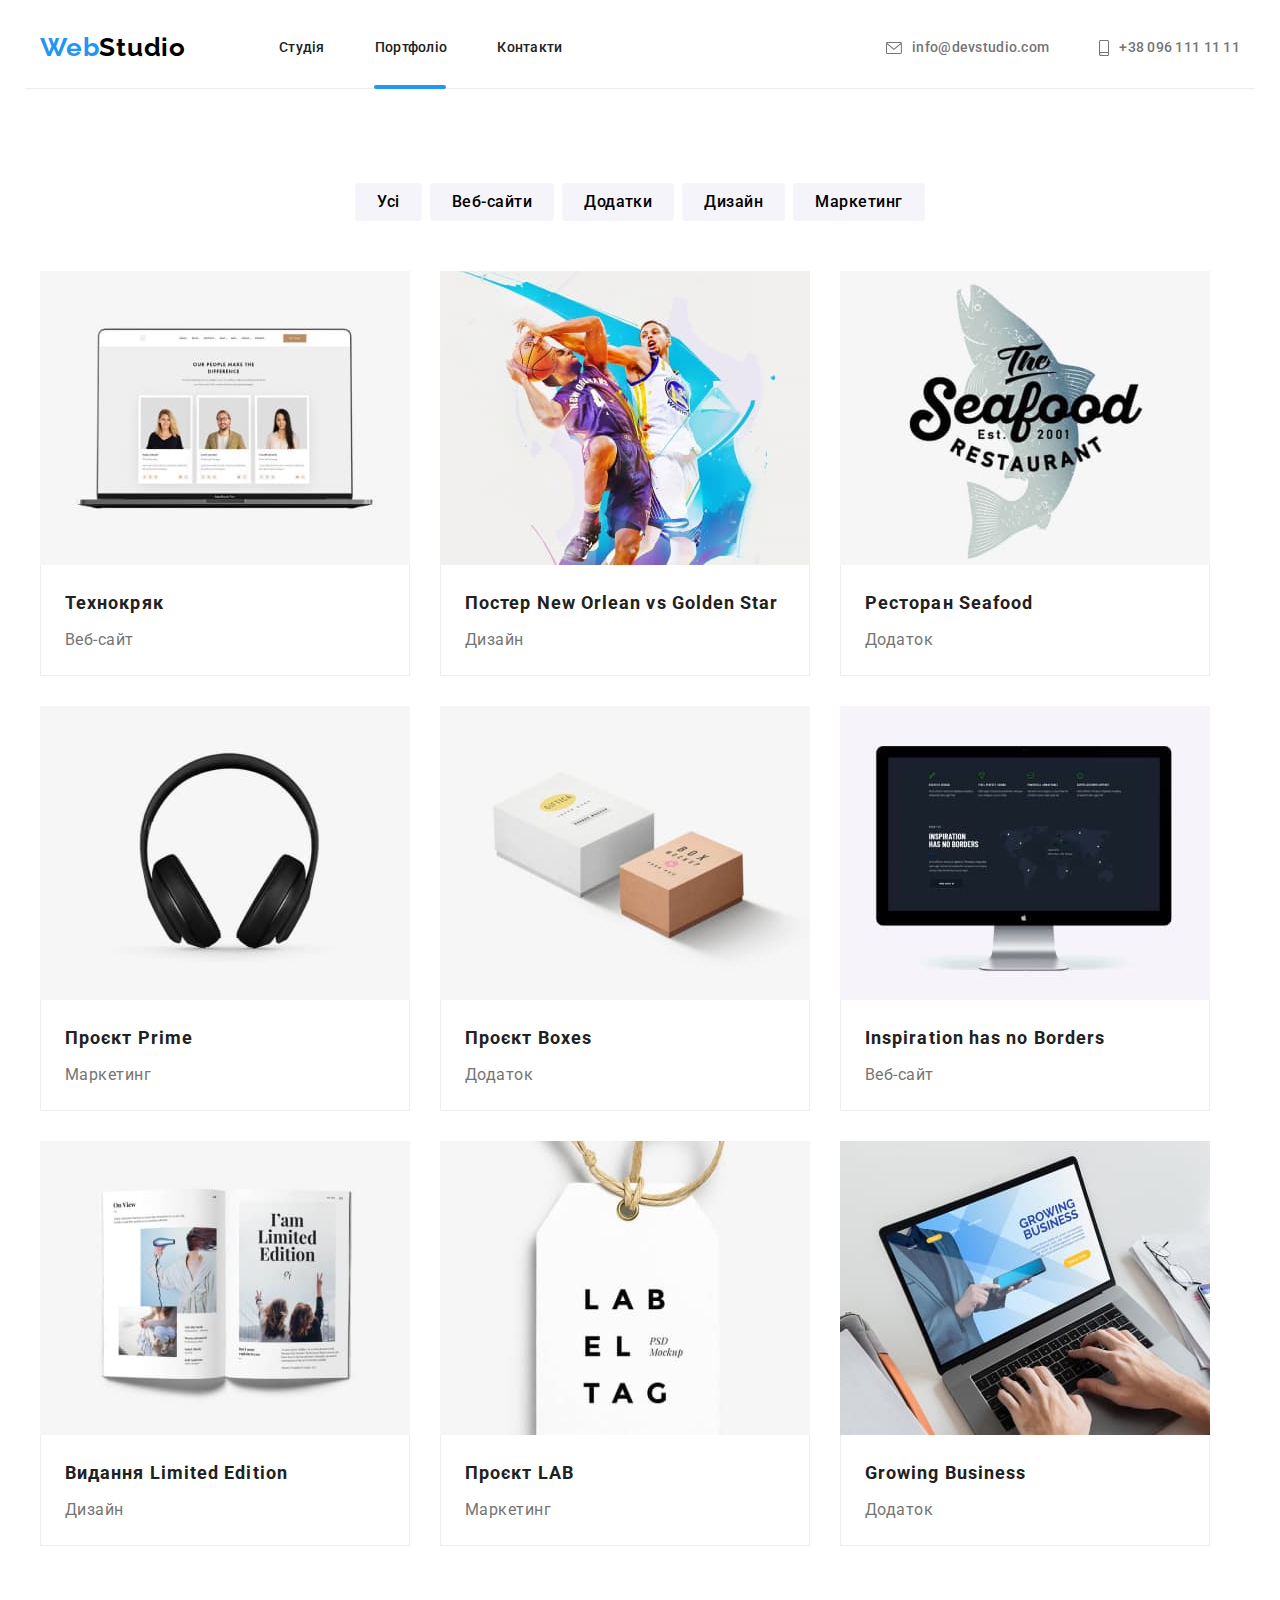
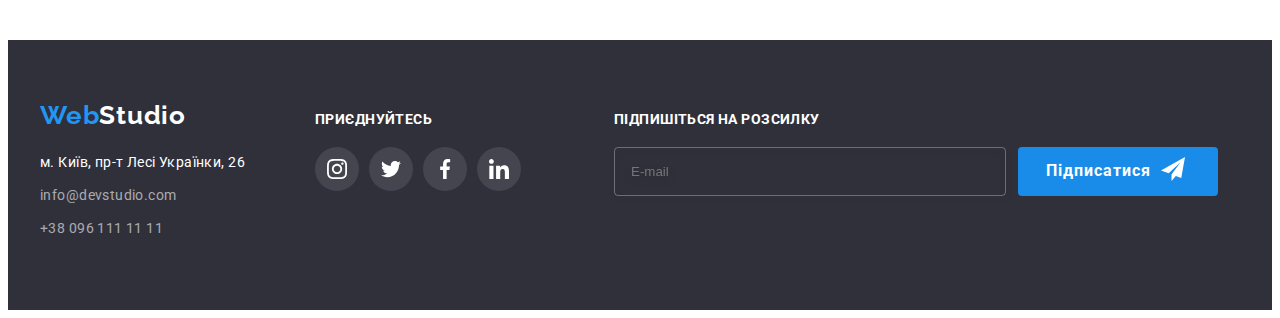
==== portfolio.html @ 072f51ae "scss" ====
<!DOCTYPE html>
<html lang="en">

<head>
    <meta charset="UTF-8" />
    <meta http-equiv="X-UA-Compatible" content="IE=edge" />
    <meta name="viewport" content="width=device-width, initial-scale=1.0" />
    <title>WebStudio</title>
    <link rel="preconnect" href="https://fonts.googleapis.com">
    <link rel="preconnect" href="https://fonts.gstatic.com" crossorigin>
    <link
        href="https://fonts.googleapis.com/css2?family=Raleway:wght@700&family=Roboto:wght@400;500;700;900&display=swap"
        rel="stylesheet">

    <link rel="stylesheet" href="https://cdnjs.cloudflare.com/ajax/libs/modern-normalize/1.1.0/modern-normalize.min.css"
        integrity="sha512-wpPYUAdjBVSE4KJnH1VR1HeZfpl1ub8YT/NKx4PuQ5NmX2tKuGu6U/JRp5y+Y8XG2tV+wKQpNHVUX03MfMFn9Q=="
        crossorigin="anonymous" referrerpolicy="no-referrer" />


    <link rel="stylesheet" href="/css/main.min.css">
</head>

<body>
    <header class="header container">

        <div class="header-container heder__containers">
            <nav class="navigation">
                <a class="logo navigation__logo link" href="./index.html">Web<span class="logo-accent">Studio</span></a>
                <ul class="header-nav__list list">
                    <li class="header-nav__item">
                        <a class="header-nav__link link" href="./index.html">Студія</a>
                    </li>
                    <li class="header-nav__item">
                        <a class="header-nav__link current  link" href="./portfolio.html">Портфоліо</a>
                    </li>
                    <li class="header-nav__item">
                        <a class="header-nav__link link" href="">Контакти</a>
                    </li>
                </ul>
            </nav>
            <ul class="header-contact">
                <li class="header-contact__item">
                    <a class="header-contact__mailto link header-contact__mailto-icon" href="mailto:info@devstudio.com">
                        <svg class="header-contact__mailto-icon" width="16" height="12">

                            <use href="./images/icons.svg#icon-envelope"></use>
                        </svg>
                        info@devstudio.com
                    </a>
                </li>
                <li class="header-contact__item">
                    <a class="header-contact__tel link header-contact__tel-icon" href="tel:+380961111111">
                        <svg class="header-tel-icon" width="10" height="16">
                            <use href="./images/icons.svg#icon-smartphone"></use>
                        </svg>
                        +38 096 111 11 11
                    </a>
                </li>
            </ul>
        </div>
    </header>
    <main>
        <section class="buttons section">
            <div class="container">
                <h1 class="button-section visually-hidden">Секція кнопок</h1>
                <ul class="button-list list">
                    <li class="button-item">
                        <button class="button-link link" type="button">Усі</button>
                    </li>
                    <li class="button-item">
                        <button class="button-link link" type="button">Веб-сайти</button>
                    </li>
                    <li class="button-item">
                        <button class="button-link link" type="button">Додатки</button>
                    </li>
                    <li class="button-item">
                        <button class="button-link link" type="button">Дизайн</button>
                    </li>
                    <li class="button-item">
                        <button class="button-link link" type="button">Маркетинг</button>
                    </li>
                </ul>

                <ul class="foto-list list">
                    <li class="foto-item">
                        <a class="foto-link link" href="">
                            <div class="foto-open-block">
                                <img src="./images/portfolio/web.jpg" alt="laptop" width="370" height="294">
                                <p class="foto-open">
                                    Ресурс пропонує комплексні пропозиції з різним рівнем функціоналу
                                    та сервісів.
                                    Все це дозволить відвідувачу отримати
                                    вичерпні відомості про компанію чи приватну особу.
                                </p>
                            </div>

                            <div class="foto-section">
                                <h2 class="foto-caption">Технокряк</h2>
                                <p class="foto-text">Веб-сайт</p>
                            </div>

                        </a>
                    </li>
                    <li class="foto-item">
                        <a class="foto-link link" href="">
                            <div class="foto-open-block">
                                <img src="./images/portfolio/Orlean.jpg" alt="two basketball players" width="370">
                                <p class="foto-open">
                                    Ресурс пропонує комплексні пропозиції з різним рівнем функціоналу
                                    та сервісів.
                                    Все це дозволить відвідувачу отримати
                                    вичерпні відомості про компанію чи приватну особу.
                                </p>
                            </div>
                            <div class="foto-section">
                                <h2 class="foto-caption">Постер New Orlean vs Golden Star</h2>
                                <p class="foto-text">Дизайн</p>
                            </div>
                        </a>
                    </li>
                    <li class="foto-item">
                        <a class="foto-link link" href="">
                            <div class="foto-open-block">
                                <img src="./images/portfolio/Seafood.jpg" alt="fish logo" width="370">
                                <p class="foto-open">
                                    Ресурс пропонує комплексні пропозиції з різним рівнем функціоналу
                                    та сервісів.
                                    Все це дозволить відвідувачу отримати
                                    вичерпні відомості про компанію чи приватну особу.
                                </p>
                            </div>
                            <div class="foto-section">
                                <h2 class="foto-caption">Ресторан Seafood</h2>
                                <p class="foto-text">Додаток</p>
                            </div>
                        </a>
                    </li>
                    <li class="foto-item">
                        <a class="foto-link link" href="">
                            <div class="foto-open-block">
                                <img src="./images/portfolio/Prime.jpg" alt="headphones" width="370">
                                <p class="foto-open">
                                    Ресурс пропонує комплексні пропозиції з різним рівнем функціоналу
                                    та сервісів.
                                    Все це дозволить відвідувачу отримати
                                    вичерпні відомості про компанію чи приватну особу.
                                </p>
                            </div>
                            <div class="foto-section">
                                <h2 class="foto-caption">Проєкт Prime</h2>
                                <p class="foto-text">Маркетинг</p>
                            </div>
                        </a>
                    </li>
                    <li class="foto-item">
                        <a class="foto-link link" href="">
                            <div class="foto-open-block">
                                <img src="./images/portfolio/Boxes.jpg" alt="two drawers" width="370">
                                <p class="foto-open">
                                    Ресурс пропонує комплексні пропозиції з різним рівнем функціоналу
                                    та сервісів.
                                    Все це дозволить відвідувачу отримати
                                    вичерпні відомості про компанію чи приватну особу.
                                </p>
                            </div>
                            <div class="foto-section">
                                <h2 class="foto-caption">Проєкт Boxes</h2>
                                <p class="foto-text">Додаток</p>
                            </div>
                        </a>
                    </li>
                    <li class="foto-item">
                        <a class="foto-link link" href="">
                            <div class="foto-open-block">
                                <img src="./images/portfolio/Inspiration.jpg" alt="monitor" width="370">
                                <p class="foto-open">
                                    Ресурс пропонує комплексні пропозиції з різним рівнем функціоналу
                                    та сервісів.
                                    Все це дозволить відвідувачу отримати
                                    вичерпні відомості про компанію чи приватну особу.
                                </p>
                            </div>
                            <div class="foto-section">
                                <h2 class="foto-caption">Inspiration has no Borders</h2>
                                <p class="foto-text">Веб-сайт</p>
                            </div>
                        </a>
                    </li>
                    <li class="foto-item">
                        <a class="foto-link link" href="">
                            <div class="foto-open-block">
                                <img src="./images/portfolio/Limited.jpg" alt="book" width="370">
                                <p class="foto-open">
                                    Ресурс пропонує комплексні пропозиції з різним рівнем функціоналу
                                    та сервісів.
                                    Все це дозволить відвідувачу отримати
                                    вичерпні відомості про компанію чи приватну особу.
                                </p>
                            </div>
                            <div class="foto-section">
                                <h2 class="foto-caption">Видання Limited Edition</h2>
                                <p class="foto-text">Дизайн</p>
                            </div>
                        </a>
                    </li>
                    <li class="foto-item">
                        <a class="foto-link link" href="">
                            <div class="foto-open-block">
                                <img src="./images/portfolio/lab.jpg" alt="label" width="370">
                                <p class="foto-open">
                                    Ресурс пропонує комплексні пропозиції з різним рівнем функціоналу
                                    та сервісів.
                                    Все це дозволить відвідувачу отримати
                                    вичерпні відомості про компанію чи приватну особу.
                                </p>
                            </div>
                            <div class="foto-section">
                                <h2 class="foto-caption">Проєкт LAB</h2>
                                <p class="foto-text">Маркетинг</p>
                            </div>
                        </a>
                    </li>
                    <li class="foto-item">
                        <a class="foto-link link" href="">
                            <div class="foto-open-block">
                                <img src="./images/portfolio/Growing.jpg" alt="man typing on laptop" width="370">
                                <p class="foto-open">
                                    Ресурс пропонує комплексні пропозиції з різним рівнем функціоналу
                                    та сервісів.
                                    Все це дозволить відвідувачу отримати
                                    вичерпні відомості про компанію чи приватну особу.
                                </p>
                            </div>
                            <div class="foto-section">
                                <h2 class="foto-caption">Growing Business</h2>
                                <p class="foto-text">Додаток</p>
                            </div>
                        </a>
                    </li>
                </ul>
            </div>

        </section>
    </main>

    <footer class="footer">
        <div class="container footer-containers">
            <div class="footer-logo-container">
                <a class="footer-logo link" href="./index.html"> Web<span class="header-logo-white">Studio</span></a>
                <address class="footer-address">
                    <ul class="footer-list list">
                        <li class="footer-item">
                            <a class="footer-map link"
                                href="https://www.google.com/maps/d/u/0/viewer?mid=10uSM3H-mIU3GznYo2szRIEphczw&hl=en_US&ll=50.42732700000001%2C30.538092&z=17"
                                target="_blank" rel="noreferrer noopener">м. Київ, пр-т Лесі Українки, 26</a>
                        </li>
                        <li class="footer-item">
                            <a class="footer-mailto link" href="mailto:info@devstudio.com">info@devstudio.com</a>
                        </li>
                        <li class="footer-item">
                            <a class="footer-tel link" href="tel:+380961111111">+38 096 111 11 11</a>
                        </li>
                    </ul>
                </address>
            </div>

            <div class="footer-container">
                <h2 class="footer-container-titl">приєднуйтесь</h2>
                <ul class="footer-container-list">
                    <li class="footer-container-item">
                        <a class="footer-container-link" href="">
                            <svg class="footer-container-icon" width="20" height="20">
                                <use href="./images/icons.svg#icon-instagram"></use>
                            </svg>
                        </a>
                    </li>
                    <li class="footer-container-item">
                        <a class="footer-container-link" href="">
                            <svg class="footer-container-icon" width="20" height="20">
                                <use href="./images/icons.svg#icon-twitter"></use>
                            </svg>
                        </a>
                    </li>
                    <li class="footer-container-item">
                        <a class="footer-container-link" href="">
                            <svg class="footer-container-icon" width="20" height="20">
                                <use href="./images/icons.svg#icon-facebook"></use>
                            </svg>
                        </a>
                    </li>
                    <li class="footer-container-item">
                        <a class="footer-container-link" href="">
                            <svg class="footer-container-icon" width="20" height="20">
                                <use href="./images/icons.svg#icon-linkedin"></use>
                            </svg>
                        </a>
                    </li>
                </ul>
            </div>

            <div class="footer-container-post">
                <label for="mail" class="footer-label-titl">Підпишіться на розсилку</label>

                <form class="footer-form-post">
                    <input class="footer-form-input" type="email" name="mail" id="mail" placeholder="E-mail">

                    <button class="post-btn" type="submit">
                        Підписатися
                        <svg class="footer-post-icon" width="24" height="24">
                            <use href="./images/icons.svg#icon-icon-send-1">
                            </use>
                        </svg>
                    </button>
                </form>
            </div>
        </div>
    </footer>
    <script src="./js/modal.js"></script>

</body>

</html>
---- css/main.min.css ----
:root{--main-color: #212121;--accent-color: #2196F3;--fons-color: #FFFFFF;--background-button: #188CE8;--background-grey: #757575;--background-image: #EEEEEE;--background-black: #000000;--background-clip: #F5F4FA;--background-silver: #FFFFFF99;--background-coal: #2F303A;--background-pearl: #ECECEC}p,h1,h2,h3,h4,h5,h6{margin:0}ul,ol{margin:0;padding-left:0;list-style:none}button{display:block;cursor:pointer;text-decoration:none;border:none;border-radius:4px}address{font-style:normal}img{display:block;max-width:100%;height:auto}body{font-family:"Roboto",sans-serif;color:#212121;background-color:var(--fons-color);font-size:14px;letter-spacing:.03em}textarea{resize:none}.visually-hidden{position:absolute;width:1px;height:1px;margin:-1px;border:0;padding:0;white-space:nowrap;-webkit-clip-path:inset(100%);clip-path:inset(100%);clip:rect(0 0 0 0);overflow:hidden}.container{width:1200px;padding-left:15px;padding-right:15px;margin:0 auto}.section{padding-top:94px;padding-bottom:94px}.list{list-style:none;padding-left:0;margin:0}.link{text-decoration:none;color:inherit}.list{list-style:none}.link{text-decoration:none}.hero-button{display:block;margin:0 auto;padding-top:10px;padding-bottom:10px;padding-right:32px;padding-left:32px;min-width:216px;border-radius:4px;border:none;font-family:inherit;font-weight:700;font-size:16px;line-height:1.8;letter-spacing:.06em;color:var(--fons-color);background-color:var(--background-button);cursor:pointer}.footer-containers{display:flex;align-items:baseline}.footer-container{margin-left:70px}.footer-container-titl{font-weight:700;font-size:14px;line-height:16px;letter-spacing:.03em;margin-bottom:20px;text-transform:uppercase;color:var(--fons-color)}.footer-container-list{display:flex;justify-content:center;gap:10px}.footer-container-link{width:44px;height:44px;border-radius:50%;display:flex;align-items:center;justify-content:center;color:var(--fons-color);background:rgba(255,255,255,.1);transition:background-color 250ms cubic-bezier(0.4, 0, 0.2, 1)}.footer-container-link:hover,.footer-container-link:focus{background-color:var(--accent-color)}.footer-container-icon{fill:currentColor}.footer-container-post{margin-left:93px}.footer-form-block{display:flex;gap:21px}.footer-label-titl{display:block;margin-bottom:20px;font-weight:700;font-size:14px;letter-spacing:.03em;text-transform:uppercase;color:var(--fons-color)}.footer-form-input{padding-top:15px;padding-right:16px;padding-bottom:15px;padding-left:16px;background-color:inherit;width:358px;outline:rgba(0,0,0,0);border:1px solid rgba(255,255,255,.3);filter:drop-shadow(0px 4px 4px rgba(0, 0, 0, 0.15));border-radius:4px}.footer-form-input:focus{color:var(--fons-color)}.footer-form-post{display:flex;gap:12px}.post-btn{display:flex;gap:10px;margin:0 auto;padding-top:10px;padding-bottom:10px;padding-left:28px;min-width:200px;border-radius:4px;border:none;font-family:inherit;font-weight:700;font-size:16px;line-height:1.8;letter-spacing:.06em;color:var(--fons-color);background-color:var(--background-button);cursor:pointer}.button-list{display:flex;justify-content:center;margin-bottom:50px;gap:8px}.button-link{font-family:"Roboto",sans-serif;font-weight:500;font-size:16px;line-height:1.62;text-align:center;letter-spacing:.03em;background-color:var(--background-clip);color:var(--background-black);cursor:pointer;border:none;border-radius:4px;padding:6px 22px;transition:color 250ms cubic-bezier(0.4, 0, 0.2, 1),background-color 250ms cubic-bezier(0.4, 0, 0.2, 1)}.button-link:hover,.button-link:focus{box-shadow:0 2px 5px rgba(0,0,0,.2),0 4px 6px rgba(0,0,0,.2);color:var(--background-clip);background-color:var(--background-button)}.backdrop{position:fixed;top:0;width:100%;height:100%;background-color:rgba(0,0,0,.2);transition:opacity 250ms cubic-bezier(0.4, 0, 0.2, 1),visibility 250ms cubic-bezier(0.4, 0, 0.2, 1)}.modal{padding:40px;width:528px;height:581px;background-color:var(--fons-color);position:absolute;top:50%;left:50%;transform:translate(-50%, -50%) scale(1);transition:transform 250ms cubic-bezier(0.4, 0, 0.2, 1)}.modal-titl{font-weight:700;font-size:20px;line-height:1,15;text-align:center;letter-spacing:.03em;margin-bottom:12px;color:#212121}.modal-text{display:flex;flex-direction:column;gap:4px;margin-bottom:10px}.modal-text-comment{display:flex;flex-direction:column;gap:4px;margin-bottom:0}.modal-input{width:100%;padding:10px;padding-left:42px;border:1px solid rgba(33,33,33,.2);border-radius:4px;outline:rgba(0,0,0,0)}.modal-input:focus,.modal-comment:focus{border:1px solid var(--accent-color);transition:fill 250ms linear}.modal-input:hover,.modal-comment:hover{border:1px solid var(--accent-color);transition:border-color 250ms cubic-bezier(0.4, 0, 0.2, 1)}.modal-input:focus+.modal-icon{fill:var(--accent-color)}.modal-input:hover+.modal-icon{fill:var(--accent-color);transition:color 250ms cubic-bezier(0.4, 0, 0.2, 1)}.modal-wrap{position:relative}.modal-icon{position:absolute;top:50%;transform:translateY(-50%);left:12px;transition:fill 250ms cubic-bezier(0.4, 0, 0.2, 1)}.modal-label{font-weight:400;font-size:12px;line-height:14px;letter-spacing:.01em;color:#757575}.modal-comment{width:100%;height:120px;border:1px solid rgba(33,33,33,.2);border-radius:4px;padding:12px 16px;outline:rgba(0,0,0,0)}.checkbox-container{margin-top:20px;display:flex;align-items:center;justify-content:center}.label-check{display:flex;align-items:center;justify-content:center;font-family:"Roboto" sans-serif;font-style:normal;font-weight:400;font-size:14px;line-height:1.7;letter-spacing:.03em;gap:5px;color:#757575}.label-check span{display:flex;align-items:center;justify-content:center;width:16px;height:15px;border:2px solid #212121;border-radius:2px;fill:rgba(0,0,0,0)}.input-check:checked+.label-check span{background-color:var(--accent-color);border-color:rgba(0,0,0,0);fill:var(--fons-color)}.input-check:focus+.label-check span{border-color:var(--accent-color)}.police-text{font-size:14px;line-height:1.71;letter-spacing:.03em;color:var(--accent-color)}.btn-comment{padding-bottom:10px;padding-top:10px;padding-left:52px;padding-right:52px;margin:0 auto;margin-top:30px;font-style:normal;font-weight:700;font-size:16px;line-height:30px;align-items:center;text-align:center;letter-spacing:.06em;color:var(--fons-color);background:var(--background-button);box-shadow:0px 1px 3px rgba(0,0,0,.12),0px 1px 1px rgba(0,0,0,.14),0px 2px 1px rgba(0,0,0,.2);border-radius:4px;cursor:pointer;transition:color 250ms cubic-bezier(0.4, 0, 0.2, 1)}.modal-close:hover,.modal-close:focus{fill:var(--accent-color);transition:fill 250ms cubic-bezier(0.4, 0, 0.2, 1)}.backdrop.is-hidden.modal{transform:translate(-50%, -50%) scale(0)}.btn{width:30px;height:30px;border:1px solid rgba(0,0,0,.1);border-radius:50%;background-color:var(--fons-color);position:absolute;top:10px;right:10px;display:flex;align-items:center;justify-content:center}.is-hidden{opacity:0;visibility:hidden;pointer-events:none}.heder__containers{display:flex}.header{border-bottom:1px solid #ececec}.header-container{display:flex;align-items:center}.heder.container{display:flex;align-items:center}.navigation{display:flex}.header-nav__list{display:flex}.header-nav__item{margin-right:50px}.header-nav__item:last-child{margin-right:0}.logo,.logo :focus{padding-top:24px;padding-bottom:25px;margin-right:93px;display:block;font-family:Raleway,sans-serif;font-weight:700;font-size:26px;line-height:1.19;letter-spacing:.03em;color:var(--accent-color)}.logo-accent{color:#000}.header-nav__link{display:block;padding-top:32px;padding-bottom:32px;position:relative;font-weight:500;font-size:14px;line-height:1.14;letter-spacing:.02em;color:#212121;transition:color 250ms cubic-bezier(0.4, 0, 0.2, 1)}.current::after{content:"";position:absolute;bottom:0;left:0;display:block;width:100%;height:4px;background:var(--accent-color);border-radius:2px;margin:-1px}.header-nav__link:hover,.header-nav__link:focus{color:var(--accent-color)}.header-nav__link.--current{color:var(--accent-color)}.header-contact{display:flex;margin-left:auto}.header-contact__item{margin-right:50px}.header-contact__item:last-child{margin-right:0px}.header-contact__mailto-icon,.header-contact__tel-icon{fill:currentColor}.header-contact__mailto,.header-contact__tel{display:flex;align-items:center;gap:10px;padding-top:32px;padding-bottom:32px;transition:color 250ms cubic-bezier(0.4, 0, 0.2, 1);font-weight:500;font-size:14px;line-height:1.14;letter-spacing:.02em;color:#757575}.header-contact__mailto:hover,.header-contact__tel:hover,.header-contact__mailto:focus,.header-contact__tel:focus{color:var(--accent-color)}.hero{padding-top:200px;padding-bottom:200px;text-align:center;max-width:1600px;height:600px;background:#2f303a;background-image:linear-gradient(rgba(47, 48, 58, 0.4), rgba(47, 48, 58, 0.4)),url(../images/hero.img/hero.img.jpg);background-repeat:no-repeat;background-position:center;background-size:cover;margin:0 auto}.hero-titl{max-width:696px;margin:0 auto;margin-bottom:30px;font-weight:900;font-size:44px;line-height:1.36;letter-spacing:.06em;text-transform:uppercase;color:var(--fons-color)}.aside{padding:94px 0}.aside-container{display:flex;flex-wrap:wrap;align-content:center;justify-content:center;margin-bottom:30px;width:270px;height:120px;background-repeat:no-repeat;background-position:center;background:#f5f4fa;border-radius:4px}.aside-list{display:flex;gap:30px}.aside-caption{text-transform:uppercase;margin-bottom:10px;font-weight:700;font-size:14px;line-height:1.14;letter-spacing:.03em;color:#212121}.aside-tex{line-height:1.7;color:#757575}.work{padding-top:0}.work-titl{text-align:center;margin-bottom:50px;font-weight:700;font-size:36px;line-height:1.16;letter-spacing:.03em;color:#212121}.work-list{display:flex;gap:30px}.work-block{position:relative}.work-text{position:absolute;width:100%;height:70px;font-weight:700;bottom:0;letter-spacing:.03em;text-transform:uppercase;display:flex;align-items:center;justify-content:center;color:var(--fons-color);background-color:rgba(47,48,58,.8)}.team{background-color:#f5f4fa;padding:94px 0}.team-titl{text-align:center;padding-bottom:50px;font-weight:700;font-size:36px;line-height:1.16;letter-spacing:.03em;color:#212121}.team-list{display:flex;gap:30px}.team-link{background:#fff;box-shadow:0px 1px 3px rgba(0,0,0,.12),0px 1px 1px rgba(0,0,0,.14),0px 2px 1px rgba(0,0,0,.2);border-radius:0px 0px 4px 4px}.team-section{padding-top:30px;padding-bottom:30px;box-shadow:0px 1px 3px rgba(0,0,0,.12),0px 1px 1px rgba(0,0,0,.14),0px 2px 1px rgba(0,0,0,.2);border-radius:0px 0px 4px 4px}.team-caption{text-align:center;font-weight:500;font-size:16px;line-height:1.18;letter-spacing:.03em;color:#212121}.team-text{margin-top:10px;text-align:center;transition:color 250ms linear;font-size:16px;line-height:1.18;letter-spacing:.03em;color:#757575}.team-icon-list{display:flex;justify-content:center;margin-top:16px;gap:10px}.team-icon-link{width:44px;height:44px;border-radius:50%;transition:color 250ms cubic-bezier(0.4, 0, 0.2, 1),background-color 250ms cubic-bezier(0.4, 0, 0.2, 1);display:flex;align-items:center;justify-content:center;color:#afb1b8}.team-icon-link{fill:currentColor}.team-icon-link:hover,.team-icon-link:focus{background-color:var(--accent-color);color:var(--fons-color)}.team-link-icon:hover{fill:var(--background-clip)}.client-section{padding:94px 0}.client-titl{font-weight:700;font-size:36px;line-height:1.16;text-align:center;margin-bottom:50px;letter-spacing:.03em;color:#212121}.client-list{display:flex;justify-content:center;gap:30px}.client-link{width:170px;height:92px;display:flex;align-items:center;justify-content:center;color:#afb1b8;border:1px solid #afb1b8;border-radius:4px;transition:color 250ms cubic-bezier(0.4, 0, 0.2, 1),border-color 250ms cubic-bezier(0.4, 0, 0.2, 1)}.client-link:hover,.client-link:focus{border-color:var(--accent-color);color:var(--accent-color)}.client-icon{fill:currentColor;transition:fill 250ms linear}.client-icon:hover,.client-icon:focus{fill:var(--accent-color)}.footer{background:#2f303a;padding:60px 0}.header-logo-white{color:var(--fons-color)}.footer-logo,.footer-logo :focus{font-family:Raleway,sans-serif;font-weight:700;font-size:26px;line-height:1.19;letter-spacing:.03em;color:var(--accent-color)}.footer-address{margin-top:20px}.footer-item{margin-bottom:9px}.footer-ltem:last-child{margin-bottom:0}.footer-map{font-family:"Roboto" sans-serif;font-style:normal;font-weight:400;font-size:14px;line-height:1.71;letter-spacing:.03em;color:#fff;transition:color 250ms cubic-bezier(0.4, 0, 0.2, 1)}.footer-map:hover,.footer-map:focus{color:var(--accent-color)}.footer-mailto,.footer-tel{font-family:"Roboto" sans-serif;font-style:normal;font-weight:400;font-size:14px;line-height:1.71;letter-spacing:.03em;color:rgba(255,255,255,.6);transition:color 250ms cubic-bezier(0.4, 0, 0.2, 1)}.footer-mailto:hover,.footer-tel:hover,.footer-mailto:focus,.footer-tel:focus{color:var(--accent-color)}.foto-list{display:flex;flex-wrap:wrap;gap:30px}.foto-item:hover .foto-open{transform:translateY(0)}.foto-link:focus .foto-open{transform:translateY(0)}.foto-link{display:block;transition:box-shadow 250ms cubic-bezier(0.4, 0, 0.2, 1)}.foto-link:hover,.foto-link:focus{box-shadow:0 2px 5px rgba(0,0,0,.2),0 4px 6px rgba(0,0,0,.2)}.foto-open-block{position:relative;overflow:hidden}.foto-open{height:100%;font-family:"Roboto",sans-serif;font-style:normal;font-weight:400;font-size:18px;line-height:1.55;letter-spacing:.03em;position:absolute;top:0;right:0;padding-top:63px;padding-bottom:63px;padding-left:24px;padding-right:24px;background:rgba(33,150,243,.9);color:var(--fons-color);transform:translateY(100%);transition:transform 250ms cubic-bezier(0.4, 0, 0.2, 1)}.foto-section{padding:20px 24px;border:1px solid #eee;border-top:none}.foto-caption{font-size:18px;line-height:2;letter-spacing:.06em;margin-bottom:4px;color:#212121}.foto-text{font-family:"Roboto" sans-serif;font-style:normal;font-weight:400;font-size:16px;line-height:1.88;letter-spacing:.03em;color:#757575}/*# sourceMappingURL=main.min.css.map */
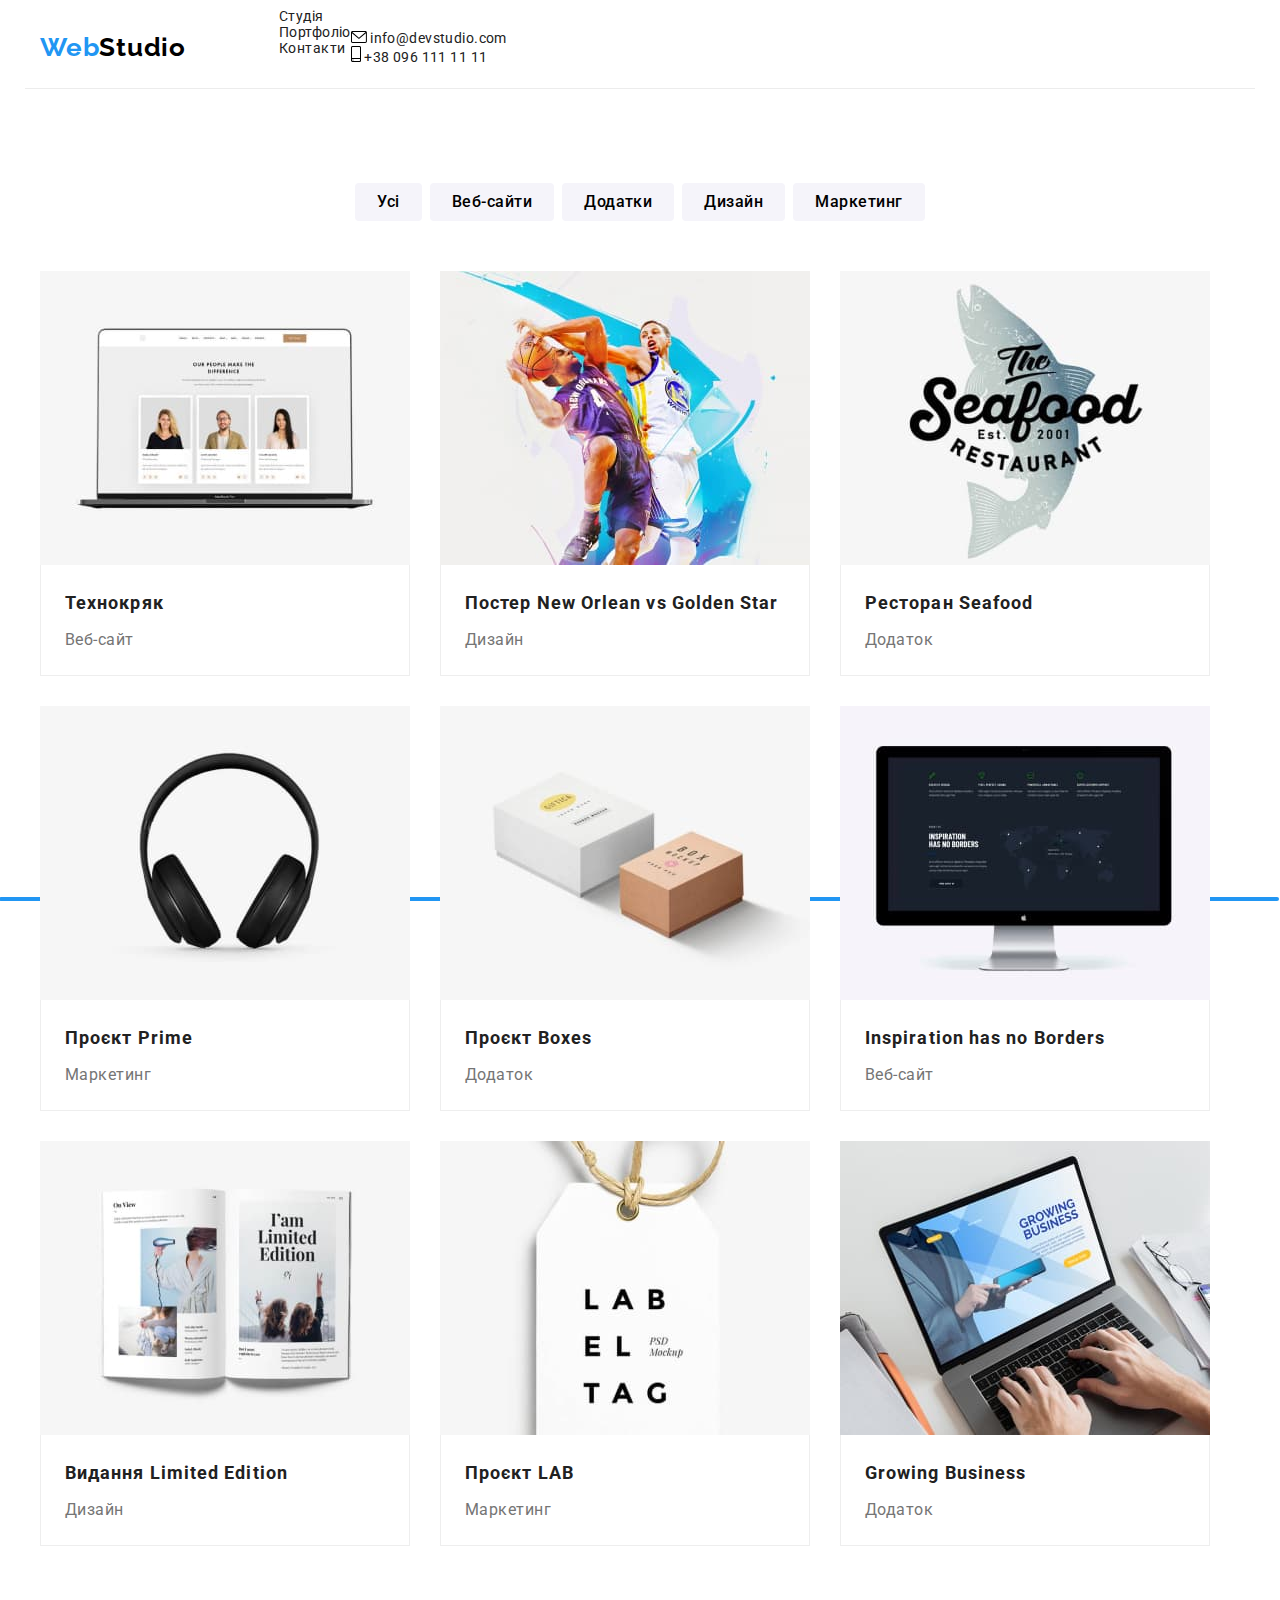
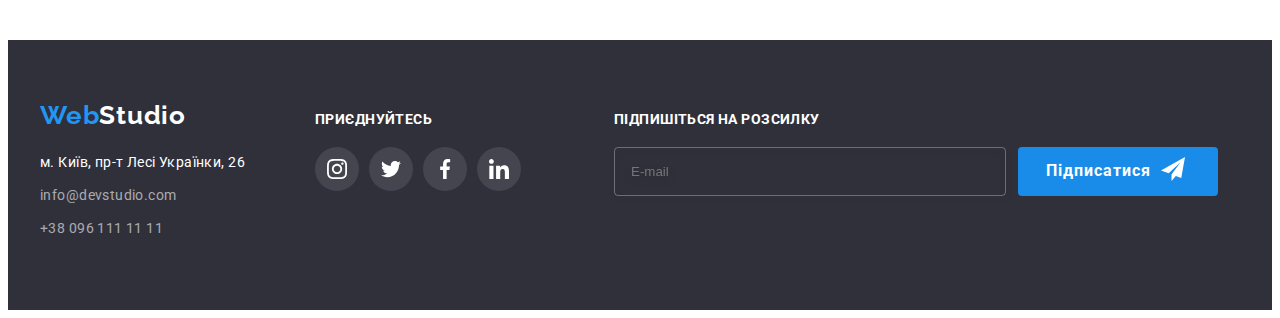
==== commit c7a4c63a: "scss. test 3" ====
--- a/portfolio.html
+++ b/portfolio.html
@@ -17,7 +17,7 @@
         crossorigin="anonymous" referrerpolicy="no-referrer" />
 
 
-    <link rel="stylesheet" href="/css/main.min.css">
+    <link rel="stylesheet" href="./css/main.min.css">
 </head>
 
 <body>
--- a/css/main.min.css
+++ b/css/main.min.css
@@ -1 +1 @@
-:root{--main-color: #212121;--accent-color: #2196F3;--fons-color: #FFFFFF;--background-button: #188CE8;--background-grey: #757575;--background-image: #EEEEEE;--background-black: #000000;--background-clip: #F5F4FA;--background-silver: #FFFFFF99;--background-coal: #2F303A;--background-pearl: #ECECEC}p,h1,h2,h3,h4,h5,h6{margin:0}ul,ol{margin:0;padding-left:0;list-style:none}button{display:block;cursor:pointer;text-decoration:none;border:none;border-radius:4px}address{font-style:normal}img{display:block;max-width:100%;height:auto}body{font-family:"Roboto",sans-serif;color:#212121;background-color:var(--fons-color);font-size:14px;letter-spacing:.03em}textarea{resize:none}.visually-hidden{position:absolute;width:1px;height:1px;margin:-1px;border:0;padding:0;white-space:nowrap;-webkit-clip-path:inset(100%);clip-path:inset(100%);clip:rect(0 0 0 0);overflow:hidden}.container{width:1200px;padding-left:15px;padding-right:15px;margin:0 auto}.section{padding-top:94px;padding-bottom:94px}.list{list-style:none;padding-left:0;margin:0}.link{text-decoration:none;color:inherit}.list{list-style:none}.link{text-decoration:none}.hero-button{display:block;margin:0 auto;padding-top:10px;padding-bottom:10px;padding-right:32px;padding-left:32px;min-width:216px;border-radius:4px;border:none;font-family:inherit;font-weight:700;font-size:16px;line-height:1.8;letter-spacing:.06em;color:var(--fons-color);background-color:var(--background-button);cursor:pointer}.footer-containers{display:flex;align-items:baseline}.footer-container{margin-left:70px}.footer-container-titl{font-weight:700;font-size:14px;line-height:16px;letter-spacing:.03em;margin-bottom:20px;text-transform:uppercase;color:var(--fons-color)}.footer-container-list{display:flex;justify-content:center;gap:10px}.footer-container-link{width:44px;height:44px;border-radius:50%;display:flex;align-items:center;justify-content:center;color:var(--fons-color);background:rgba(255,255,255,.1);transition:background-color 250ms cubic-bezier(0.4, 0, 0.2, 1)}.footer-container-link:hover,.footer-container-link:focus{background-color:var(--accent-color)}.footer-container-icon{fill:currentColor}.footer-container-post{margin-left:93px}.footer-form-block{display:flex;gap:21px}.footer-label-titl{display:block;margin-bottom:20px;font-weight:700;font-size:14px;letter-spacing:.03em;text-transform:uppercase;color:var(--fons-color)}.footer-form-input{padding-top:15px;padding-right:16px;padding-bottom:15px;padding-left:16px;background-color:inherit;width:358px;outline:rgba(0,0,0,0);border:1px solid rgba(255,255,255,.3);filter:drop-shadow(0px 4px 4px rgba(0, 0, 0, 0.15));border-radius:4px}.footer-form-input:focus{color:var(--fons-color)}.footer-form-post{display:flex;gap:12px}.post-btn{display:flex;gap:10px;margin:0 auto;padding-top:10px;padding-bottom:10px;padding-left:28px;min-width:200px;border-radius:4px;border:none;font-family:inherit;font-weight:700;font-size:16px;line-height:1.8;letter-spacing:.06em;color:var(--fons-color);background-color:var(--background-button);cursor:pointer}.button-list{display:flex;justify-content:center;margin-bottom:50px;gap:8px}.button-link{font-family:"Roboto",sans-serif;font-weight:500;font-size:16px;line-height:1.62;text-align:center;letter-spacing:.03em;background-color:var(--background-clip);color:var(--background-black);cursor:pointer;border:none;border-radius:4px;padding:6px 22px;transition:color 250ms cubic-bezier(0.4, 0, 0.2, 1),background-color 250ms cubic-bezier(0.4, 0, 0.2, 1)}.button-link:hover,.button-link:focus{box-shadow:0 2px 5px rgba(0,0,0,.2),0 4px 6px rgba(0,0,0,.2);color:var(--background-clip);background-color:var(--background-button)}.backdrop{position:fixed;top:0;width:100%;height:100%;background-color:rgba(0,0,0,.2);transition:opacity 250ms cubic-bezier(0.4, 0, 0.2, 1),visibility 250ms cubic-bezier(0.4, 0, 0.2, 1)}.modal{padding:40px;width:528px;height:581px;background-color:var(--fons-color);position:absolute;top:50%;left:50%;transform:translate(-50%, -50%) scale(1);transition:transform 250ms cubic-bezier(0.4, 0, 0.2, 1)}.modal-titl{font-weight:700;font-size:20px;line-height:1,15;text-align:center;letter-spacing:.03em;margin-bottom:12px;color:#212121}.modal-text{display:flex;flex-direction:column;gap:4px;margin-bottom:10px}.modal-text-comment{display:flex;flex-direction:column;gap:4px;margin-bottom:0}.modal-input{width:100%;padding:10px;padding-left:42px;border:1px solid rgba(33,33,33,.2);border-radius:4px;outline:rgba(0,0,0,0)}.modal-input:focus,.modal-comment:focus{border:1px solid var(--accent-color);transition:fill 250ms linear}.modal-input:hover,.modal-comment:hover{border:1px solid var(--accent-color);transition:border-color 250ms cubic-bezier(0.4, 0, 0.2, 1)}.modal-input:focus+.modal-icon{fill:var(--accent-color)}.modal-input:hover+.modal-icon{fill:var(--accent-color);transition:color 250ms cubic-bezier(0.4, 0, 0.2, 1)}.modal-wrap{position:relative}.modal-icon{position:absolute;top:50%;transform:translateY(-50%);left:12px;transition:fill 250ms cubic-bezier(0.4, 0, 0.2, 1)}.modal-label{font-weight:400;font-size:12px;line-height:14px;letter-spacing:.01em;color:#757575}.modal-comment{width:100%;height:120px;border:1px solid rgba(33,33,33,.2);border-radius:4px;padding:12px 16px;outline:rgba(0,0,0,0)}.checkbox-container{margin-top:20px;display:flex;align-items:center;justify-content:center}.label-check{display:flex;align-items:center;justify-content:center;font-family:"Roboto" sans-serif;font-style:normal;font-weight:400;font-size:14px;line-height:1.7;letter-spacing:.03em;gap:5px;color:#757575}.label-check span{display:flex;align-items:center;justify-content:center;width:16px;height:15px;border:2px solid #212121;border-radius:2px;fill:rgba(0,0,0,0)}.input-check:checked+.label-check span{background-color:var(--accent-color);border-color:rgba(0,0,0,0);fill:var(--fons-color)}.input-check:focus+.label-check span{border-color:var(--accent-color)}.police-text{font-size:14px;line-height:1.71;letter-spacing:.03em;color:var(--accent-color)}.btn-comment{padding-bottom:10px;padding-top:10px;padding-left:52px;padding-right:52px;margin:0 auto;margin-top:30px;font-style:normal;font-weight:700;font-size:16px;line-height:30px;align-items:center;text-align:center;letter-spacing:.06em;color:var(--fons-color);background:var(--background-button);box-shadow:0px 1px 3px rgba(0,0,0,.12),0px 1px 1px rgba(0,0,0,.14),0px 2px 1px rgba(0,0,0,.2);border-radius:4px;cursor:pointer;transition:color 250ms cubic-bezier(0.4, 0, 0.2, 1)}.modal-close:hover,.modal-close:focus{fill:var(--accent-color);transition:fill 250ms cubic-bezier(0.4, 0, 0.2, 1)}.backdrop.is-hidden.modal{transform:translate(-50%, -50%) scale(0)}.btn{width:30px;height:30px;border:1px solid rgba(0,0,0,.1);border-radius:50%;background-color:var(--fons-color);position:absolute;top:10px;right:10px;display:flex;align-items:center;justify-content:center}.is-hidden{opacity:0;visibility:hidden;pointer-events:none}.heder__containers{display:flex}.header{border-bottom:1px solid #ececec}.header-container{display:flex;align-items:center}.heder.container{display:flex;align-items:center}.navigation{display:flex}.header-nav__list{display:flex}.header-nav__item{margin-right:50px}.header-nav__item:last-child{margin-right:0}.logo,.logo :focus{padding-top:24px;padding-bottom:25px;margin-right:93px;display:block;font-family:Raleway,sans-serif;font-weight:700;font-size:26px;line-height:1.19;letter-spacing:.03em;color:var(--accent-color)}.logo-accent{color:#000}.header-nav__link{display:block;padding-top:32px;padding-bottom:32px;position:relative;font-weight:500;font-size:14px;line-height:1.14;letter-spacing:.02em;color:#212121;transition:color 250ms cubic-bezier(0.4, 0, 0.2, 1)}.current::after{content:"";position:absolute;bottom:0;left:0;display:block;width:100%;height:4px;background:var(--accent-color);border-radius:2px;margin:-1px}.header-nav__link:hover,.header-nav__link:focus{color:var(--accent-color)}.header-nav__link.--current{color:var(--accent-color)}.header-contact{display:flex;margin-left:auto}.header-contact__item{margin-right:50px}.header-contact__item:last-child{margin-right:0px}.header-contact__mailto-icon,.header-contact__tel-icon{fill:currentColor}.header-contact__mailto,.header-contact__tel{display:flex;align-items:center;gap:10px;padding-top:32px;padding-bottom:32px;transition:color 250ms cubic-bezier(0.4, 0, 0.2, 1);font-weight:500;font-size:14px;line-height:1.14;letter-spacing:.02em;color:#757575}.header-contact__mailto:hover,.header-contact__tel:hover,.header-contact__mailto:focus,.header-contact__tel:focus{color:var(--accent-color)}.hero{padding-top:200px;padding-bottom:200px;text-align:center;max-width:1600px;height:600px;background:#2f303a;background-image:linear-gradient(rgba(47, 48, 58, 0.4), rgba(47, 48, 58, 0.4)),url(../images/hero.img/hero.img.jpg);background-repeat:no-repeat;background-position:center;background-size:cover;margin:0 auto}.hero-titl{max-width:696px;margin:0 auto;margin-bottom:30px;font-weight:900;font-size:44px;line-height:1.36;letter-spacing:.06em;text-transform:uppercase;color:var(--fons-color)}.aside{padding:94px 0}.aside-container{display:flex;flex-wrap:wrap;align-content:center;justify-content:center;margin-bottom:30px;width:270px;height:120px;background-repeat:no-repeat;background-position:center;background:#f5f4fa;border-radius:4px}.aside-list{display:flex;gap:30px}.aside-caption{text-transform:uppercase;margin-bottom:10px;font-weight:700;font-size:14px;line-height:1.14;letter-spacing:.03em;color:#212121}.aside-tex{line-height:1.7;color:#757575}.work{padding-top:0}.work-titl{text-align:center;margin-bottom:50px;font-weight:700;font-size:36px;line-height:1.16;letter-spacing:.03em;color:#212121}.work-list{display:flex;gap:30px}.work-block{position:relative}.work-text{position:absolute;width:100%;height:70px;font-weight:700;bottom:0;letter-spacing:.03em;text-transform:uppercase;display:flex;align-items:center;justify-content:center;color:var(--fons-color);background-color:rgba(47,48,58,.8)}.team{background-color:#f5f4fa;padding:94px 0}.team-titl{text-align:center;padding-bottom:50px;font-weight:700;font-size:36px;line-height:1.16;letter-spacing:.03em;color:#212121}.team-list{display:flex;gap:30px}.team-link{background:#fff;box-shadow:0px 1px 3px rgba(0,0,0,.12),0px 1px 1px rgba(0,0,0,.14),0px 2px 1px rgba(0,0,0,.2);border-radius:0px 0px 4px 4px}.team-section{padding-top:30px;padding-bottom:30px;box-shadow:0px 1px 3px rgba(0,0,0,.12),0px 1px 1px rgba(0,0,0,.14),0px 2px 1px rgba(0,0,0,.2);border-radius:0px 0px 4px 4px}.team-caption{text-align:center;font-weight:500;font-size:16px;line-height:1.18;letter-spacing:.03em;color:#212121}.team-text{margin-top:10px;text-align:center;transition:color 250ms linear;font-size:16px;line-height:1.18;letter-spacing:.03em;color:#757575}.team-icon-list{display:flex;justify-content:center;margin-top:16px;gap:10px}.team-icon-link{width:44px;height:44px;border-radius:50%;transition:color 250ms cubic-bezier(0.4, 0, 0.2, 1),background-color 250ms cubic-bezier(0.4, 0, 0.2, 1);display:flex;align-items:center;justify-content:center;color:#afb1b8}.team-icon-link{fill:currentColor}.team-icon-link:hover,.team-icon-link:focus{background-color:var(--accent-color);color:var(--fons-color)}.team-link-icon:hover{fill:var(--background-clip)}.client-section{padding:94px 0}.client-titl{font-weight:700;font-size:36px;line-height:1.16;text-align:center;margin-bottom:50px;letter-spacing:.03em;color:#212121}.client-list{display:flex;justify-content:center;gap:30px}.client-link{width:170px;height:92px;display:flex;align-items:center;justify-content:center;color:#afb1b8;border:1px solid #afb1b8;border-radius:4px;transition:color 250ms cubic-bezier(0.4, 0, 0.2, 1),border-color 250ms cubic-bezier(0.4, 0, 0.2, 1)}.client-link:hover,.client-link:focus{border-color:var(--accent-color);color:var(--accent-color)}.client-icon{fill:currentColor;transition:fill 250ms linear}.client-icon:hover,.client-icon:focus{fill:var(--accent-color)}.footer{background:#2f303a;padding:60px 0}.header-logo-white{color:var(--fons-color)}.footer-logo,.footer-logo :focus{font-family:Raleway,sans-serif;font-weight:700;font-size:26px;line-height:1.19;letter-spacing:.03em;color:var(--accent-color)}.footer-address{margin-top:20px}.footer-item{margin-bottom:9px}.footer-ltem:last-child{margin-bottom:0}.footer-map{font-family:"Roboto" sans-serif;font-style:normal;font-weight:400;font-size:14px;line-height:1.71;letter-spacing:.03em;color:#fff;transition:color 250ms cubic-bezier(0.4, 0, 0.2, 1)}.footer-map:hover,.footer-map:focus{color:var(--accent-color)}.footer-mailto,.footer-tel{font-family:"Roboto" sans-serif;font-style:normal;font-weight:400;font-size:14px;line-height:1.71;letter-spacing:.03em;color:rgba(255,255,255,.6);transition:color 250ms cubic-bezier(0.4, 0, 0.2, 1)}.footer-mailto:hover,.footer-tel:hover,.footer-mailto:focus,.footer-tel:focus{color:var(--accent-color)}.foto-list{display:flex;flex-wrap:wrap;gap:30px}.foto-item:hover .foto-open{transform:translateY(0)}.foto-link:focus .foto-open{transform:translateY(0)}.foto-link{display:block;transition:box-shadow 250ms cubic-bezier(0.4, 0, 0.2, 1)}.foto-link:hover,.foto-link:focus{box-shadow:0 2px 5px rgba(0,0,0,.2),0 4px 6px rgba(0,0,0,.2)}.foto-open-block{position:relative;overflow:hidden}.foto-open{height:100%;font-family:"Roboto",sans-serif;font-style:normal;font-weight:400;font-size:18px;line-height:1.55;letter-spacing:.03em;position:absolute;top:0;right:0;padding-top:63px;padding-bottom:63px;padding-left:24px;padding-right:24px;background:rgba(33,150,243,.9);color:var(--fons-color);transform:translateY(100%);transition:transform 250ms cubic-bezier(0.4, 0, 0.2, 1)}.foto-section{padding:20px 24px;border:1px solid #eee;border-top:none}.foto-caption{font-size:18px;line-height:2;letter-spacing:.06em;margin-bottom:4px;color:#212121}.foto-text{font-family:"Roboto" sans-serif;font-style:normal;font-weight:400;font-size:16px;line-height:1.88;letter-spacing:.03em;color:#757575}/*# sourceMappingURL=main.min.css.map */+:root{--main-color: #212121;--accent-color: #2196F3;--fons-color: #FFFFFF;--background-button: #188CE8;--background-grey: #757575;--background-image: #EEEEEE;--background-black: #000000;--background-clip: #F5F4FA;--background-silver: #FFFFFF99;--background-coal: #2F303A;--background-pearl: #ECECEC}p,h1,h2,h3,h4,h5,h6{margin:0}ul,ol{margin:0;padding-left:0;list-style:none}button{display:block;cursor:pointer;text-decoration:none;border:none;border-radius:4px}address{font-style:normal}img{display:block;max-width:100%;height:auto}body{font-family:"Roboto",sans-serif;color:#212121;background-color:var(--fons-color);font-size:14px;letter-spacing:.03em}textarea{resize:none}.visually-hidden{position:absolute;width:1px;height:1px;margin:-1px;border:0;padding:0;white-space:nowrap;-webkit-clip-path:inset(100%);clip-path:inset(100%);clip:rect(0 0 0 0);overflow:hidden}.container{width:1200px;padding-left:15px;padding-right:15px;margin:0 auto}.section{padding-top:94px;padding-bottom:94px}.list{list-style:none;padding-left:0;margin:0}.link{text-decoration:none;color:inherit}.list{list-style:none}.link{text-decoration:none}.hero-button{display:block;margin:0 auto;padding-top:10px;padding-bottom:10px;padding-right:32px;padding-left:32px;min-width:216px;border-radius:4px;border:none;font-family:inherit;font-weight:700;font-size:16px;line-height:1.8;letter-spacing:.06em;color:var(--fons-color);background-color:var(--background-button);cursor:pointer}.footer-containers{display:flex;align-items:baseline}.footer-container{margin-left:70px}.footer-container-titl{font-weight:700;font-size:14px;line-height:16px;letter-spacing:.03em;margin-bottom:20px;text-transform:uppercase;color:var(--fons-color)}.footer-container-list{display:flex;justify-content:center;gap:10px}.footer-container-link{width:44px;height:44px;border-radius:50%;display:flex;align-items:center;justify-content:center;color:var(--fons-color);background:rgba(255,255,255,.1);transition:background-color 250ms cubic-bezier(0.4, 0, 0.2, 1)}.footer-container-link:hover,.footer-container-link:focus{background-color:var(--accent-color)}.footer-container-icon{fill:currentColor}.footer-container-post{margin-left:93px}.footer-form-block{display:flex;gap:21px}.footer-label-titl{display:block;margin-bottom:20px;font-weight:700;font-size:14px;letter-spacing:.03em;text-transform:uppercase;color:var(--fons-color)}.footer-form-input{padding-top:15px;padding-right:16px;padding-bottom:15px;padding-left:16px;background-color:inherit;width:358px;outline:rgba(0,0,0,0);border:1px solid rgba(255,255,255,.3);filter:drop-shadow(0px 4px 4px rgba(0, 0, 0, 0.15));border-radius:4px}.footer-form-input:focus{color:var(--fons-color)}.footer-form-post{display:flex;gap:12px}.post-btn{display:flex;gap:10px;margin:0 auto;padding-top:10px;padding-bottom:10px;padding-left:28px;min-width:200px;border-radius:4px;border:none;font-family:inherit;font-weight:700;font-size:16px;line-height:1.8;letter-spacing:.06em;color:var(--fons-color);background-color:var(--background-button);cursor:pointer}.button-list{display:flex;justify-content:center;margin-bottom:50px;gap:8px}.button-link{font-family:"Roboto",sans-serif;font-weight:500;font-size:16px;line-height:1.62;text-align:center;letter-spacing:.03em;background-color:var(--background-clip);color:var(--background-black);cursor:pointer;border:none;border-radius:4px;padding:6px 22px;transition:color 250ms cubic-bezier(0.4, 0, 0.2, 1),background-color 250ms cubic-bezier(0.4, 0, 0.2, 1)}.button-link:hover,.button-link:focus{box-shadow:0 2px 5px rgba(0,0,0,.2),0 4px 6px rgba(0,0,0,.2);color:var(--background-clip);background-color:var(--background-button)}.backdrop{position:fixed;top:0;width:100%;height:100%;background-color:rgba(0,0,0,.2);transition:opacity 250ms cubic-bezier(0.4, 0, 0.2, 1),visibility 250ms cubic-bezier(0.4, 0, 0.2, 1)}.modal{padding:40px;width:528px;height:581px;background-color:var(--fons-color);position:absolute;top:50%;left:50%;transform:translate(-50%, -50%) scale(1);transition:transform 250ms cubic-bezier(0.4, 0, 0.2, 1)}.modal-titl{font-weight:700;font-size:20px;line-height:1,15;text-align:center;letter-spacing:.03em;margin-bottom:12px;color:#212121}.modal-text{display:flex;flex-direction:column;gap:4px;margin-bottom:10px}.modal-text-comment{display:flex;flex-direction:column;gap:4px;margin-bottom:0}.modal-input{width:100%;padding:10px;padding-left:42px;border:1px solid rgba(33,33,33,.2);border-radius:4px;outline:rgba(0,0,0,0)}.modal-input:focus,.modal-comment:focus{border:1px solid var(--accent-color);transition:fill 250ms linear}.modal-input:hover,.modal-comment:hover{border:1px solid var(--accent-color);transition:border-color 250ms cubic-bezier(0.4, 0, 0.2, 1)}.modal-input:focus+.modal-icon{fill:var(--accent-color)}.modal-input:hover+.modal-icon{fill:var(--accent-color);transition:color 250ms cubic-bezier(0.4, 0, 0.2, 1)}.modal-wrap{position:relative}.modal-icon{position:absolute;top:50%;transform:translateY(-50%);left:12px;transition:fill 250ms cubic-bezier(0.4, 0, 0.2, 1)}.modal-label{font-weight:400;font-size:12px;line-height:14px;letter-spacing:.01em;color:#757575}.modal-comment{width:100%;height:120px;border:1px solid rgba(33,33,33,.2);border-radius:4px;padding:12px 16px;outline:rgba(0,0,0,0)}.checkbox-container{margin-top:20px;display:flex;align-items:center;justify-content:center}.label-check{display:flex;align-items:center;justify-content:center;font-family:"Roboto" sans-serif;font-style:normal;font-weight:400;font-size:14px;line-height:1.7;letter-spacing:.03em;gap:5px;color:#757575}.input-check:checked+.label-check span{background-color:var(--accent-color);border-color:rgba(0,0,0,0);fill:var(--fons-color)}.input-check:focus+.input-check:checked+.label-check span{border-color:var(--accent-color)}.police-text{font-size:14px;line-height:1.71;letter-spacing:.03em;color:var(--accent-color)}.btn-comment{padding-bottom:10px;padding-top:10px;padding-left:52px;padding-right:52px;margin:0 auto;margin-top:30px;font-style:normal;font-weight:700;font-size:16px;line-height:30px;align-items:center;text-align:center;letter-spacing:.06em;color:var(--fons-color);background:var(--background-button);box-shadow:0px 1px 3px rgba(0,0,0,.12),0px 1px 1px rgba(0,0,0,.14),0px 2px 1px rgba(0,0,0,.2);border-radius:4px;cursor:pointer;transition:color 250ms cubic-bezier(0.4, 0, 0.2, 1)}.modal-close:hover,.modal-close:focus{fill:var(--accent-color);transition:fill 250ms cubic-bezier(0.4, 0, 0.2, 1)}.backdrop.is-hidden.modal{transform:translate(-50%, -50%) scale(0)}.btn{width:30px;height:30px;border:1px solid rgba(0,0,0,.1);border-radius:50%;background-color:var(--fons-color);position:absolute;top:10px;right:10px;display:flex;align-items:center;justify-content:center}.is-hidden{opacity:0;visibility:hidden;pointer-events:none}.header-containers{display:flex}.header{border-bottom:1px solid #ececec}.header-container{display:flex;align-items:center}.heder.container{display:flex;align-items:center}.navigation{display:flex}.navigation__list{display:flex}.navigation__item{margin-right:50px}.navigation__item:last-child{margin-right:0}.logo,.logo :focus{padding-top:24px;padding-bottom:25px;margin-right:93px;display:block;font-family:Raleway,sans-serif;font-weight:700;font-size:26px;line-height:1.19;letter-spacing:.03em;color:var(--accent-color)}.logo-accent{color:#000}.navigation__link{display:block;padding-top:32px;padding-bottom:32px;position:relative;font-weight:500;font-size:14px;line-height:1.14;letter-spacing:.02em;color:#212121;transition:color 250ms cubic-bezier(0.4, 0, 0.2, 1)}.navigation__link:hover,.navigation__link:focus{color:var(--accent-color)}.current::after{content:"";position:absolute;bottom:0;left:0;display:block;width:100%;height:4px;background:var(--accent-color);border-radius:2px;margin:-1px}.navigation__link.--current{color:var(--accent-color)}.connect{display:flex;margin-left:auto}.connect__item{margin-right:50px}.connect__item:last-child{margin-right:0px}.connect__mailto-icon,.connect__tel-icon{fill:currentColor}.connect__mailto,.connect__tel{display:flex;align-items:center;gap:10px;padding-top:32px;padding-bottom:32px;transition:color 250ms cubic-bezier(0.4, 0, 0.2, 1);font-weight:500;font-size:14px;line-height:1.14;letter-spacing:.02em;color:#757575}.connect__mailto:hover,.connect__tel:hover,.connect__mailto:focus,.connect__tel:focus{color:var(--accent-color)}.hero{padding-top:200px;padding-bottom:200px;text-align:center;max-width:1600px;height:600px;background:#2f303a;background-image:linear-gradient(rgba(47, 48, 58, 0.4), rgba(47, 48, 58, 0.4)),url(../images/hero.img/hero.img.jpg);background-repeat:no-repeat;background-position:center;background-size:cover;margin:0 auto}.hero__titl{max-width:696px;margin:0 auto;margin-bottom:30px;font-weight:900;font-size:44px;line-height:1.36;letter-spacing:.06em;text-transform:uppercase;color:var(--fons-color)}.benefits{padding:94px 0}.aside-container{display:flex;flex-wrap:wrap;align-content:center;justify-content:center;margin-bottom:30px;width:270px;height:120px;background-repeat:no-repeat;background-position:center;background:#f5f4fa;border-radius:4px}.benefits__list{display:flex;gap:30px}.aside-caption{text-transform:uppercase;margin-bottom:10px;font-weight:700;font-size:14px;line-height:1.14;letter-spacing:.03em;color:#212121}.aside-tex{line-height:1.7;color:#757575}.work{padding-top:0}.work-titl{text-align:center;margin-bottom:50px;font-weight:700;font-size:36px;line-height:1.16;letter-spacing:.03em;color:#212121}.work-list{display:flex;gap:30px}.work-block{position:relative}.work-text{position:absolute;width:100%;height:70px;font-weight:700;bottom:0;letter-spacing:.03em;text-transform:uppercase;display:flex;align-items:center;justify-content:center;color:var(--fons-color);background-color:rgba(47,48,58,.8)}.team{background-color:#f5f4fa;padding:94px 0}.team-titl{text-align:center;padding-bottom:50px;font-weight:700;font-size:36px;line-height:1.16;letter-spacing:.03em;color:#212121}.team-list{display:flex;gap:30px}.team-link{background:#fff;box-shadow:0px 1px 3px rgba(0,0,0,.12),0px 1px 1px rgba(0,0,0,.14),0px 2px 1px rgba(0,0,0,.2);border-radius:0px 0px 4px 4px}.team-section{padding-top:30px;padding-bottom:30px;box-shadow:0px 1px 3px rgba(0,0,0,.12),0px 1px 1px rgba(0,0,0,.14),0px 2px 1px rgba(0,0,0,.2);border-radius:0px 0px 4px 4px}.team-caption{text-align:center;font-weight:500;font-size:16px;line-height:1.18;letter-spacing:.03em;color:#212121}.team-text{margin-top:10px;text-align:center;transition:color 250ms linear;font-size:16px;line-height:1.18;letter-spacing:.03em;color:#757575}.team-icon-list{display:flex;justify-content:center;margin-top:16px;gap:10px}.team-icon-link{width:44px;height:44px;border-radius:50%;transition:color 250ms cubic-bezier(0.4, 0, 0.2, 1),background-color 250ms cubic-bezier(0.4, 0, 0.2, 1);display:flex;align-items:center;justify-content:center;color:#afb1b8}.team-icon-link:hover,.team-icon-link:focus{background-color:var(--accent-color);color:var(--fons-color)}.team-icon-link{fill:currentColor}.team-link-icon:hover{fill:var(--background-clip)}.client-section{padding:94px 0}.client-titl{font-weight:700;font-size:36px;line-height:1.16;text-align:center;margin-bottom:50px;letter-spacing:.03em;color:#212121}.client-list{display:flex;justify-content:center;gap:30px}.client-link{width:170px;height:92px;display:flex;align-items:center;justify-content:center;color:#afb1b8;border:1px solid #afb1b8;border-radius:4px;transition:color 250ms cubic-bezier(0.4, 0, 0.2, 1),border-color 250ms cubic-bezier(0.4, 0, 0.2, 1)}.client-link:hover,.client-link:focus{border-color:var(--accent-color);color:var(--accent-color)}.client-icon{fill:currentColor;transition:fill 250ms linear}.client-icon:hover,.client-icon:focus{fill:var(--accent-color)}.footer{background:#2f303a;padding:60px 0}.header-logo-white{color:var(--fons-color)}.footer-logo,.footer-logo :focus{font-family:Raleway,sans-serif;font-weight:700;font-size:26px;line-height:1.19;letter-spacing:.03em;color:var(--accent-color)}.footer-address{margin-top:20px}.footer-item{margin-bottom:9px}.footer-ltem:last-child{margin-bottom:0}.footer-map{font-family:"Roboto" sans-serif;font-style:normal;font-weight:400;font-size:14px;line-height:1.71;letter-spacing:.03em;color:#fff;transition:color 250ms cubic-bezier(0.4, 0, 0.2, 1)}.button-link:hover,.button-link:focus{box-shadow:0 2px 5px rgba(0,0,0,.2),0 4px 6px rgba(0,0,0,.2);color:var(--background-clip);background-color:var(--background-button)}.footer-mailto,.footer-tel{font-family:"Roboto" sans-serif;font-style:normal;font-weight:400;font-size:14px;line-height:1.71;letter-spacing:.03em;color:rgba(255,255,255,.6);transition:color 250ms cubic-bezier(0.4, 0, 0.2, 1)}.footer-mailto:hover,.footer-tel:hover,.footer-mailto:focus,.footer-tel:focus{color:var(--accent-color)}.foto-list{display:flex;flex-wrap:wrap;gap:30px}.foto-item:hover .foto-open{transform:translateY(0)}.foto-link{display:block;transition:box-shadow 250ms cubic-bezier(0.4, 0, 0.2, 1)}.foto-link:hover,.foto-link:focus{box-shadow:0 2px 5px rgba(0,0,0,.2),0 4px 6px rgba(0,0,0,.2)}.foto-open-block{position:relative;overflow:hidden}.foto-open{height:100%;font-family:"Roboto",sans-serif;font-style:normal;font-weight:400;font-size:18px;line-height:1.55;letter-spacing:.03em;position:absolute;top:0;right:0;padding-top:63px;padding-bottom:63px;padding-left:24px;padding-right:24px;background:rgba(33,150,243,.9);color:var(--fons-color);transform:translateY(100%);transition:transform 250ms cubic-bezier(0.4, 0, 0.2, 1)}.foto-section{padding:20px 24px;border:1px solid #eee;border-top:none}.foto-caption{font-size:18px;line-height:2;letter-spacing:.06em;margin-bottom:4px;color:#212121}.foto-text{font-family:"Roboto" sans-serif;font-style:normal;font-weight:400;font-size:16px;line-height:1.88;letter-spacing:.03em;color:#757575}/*# sourceMappingURL=main.min.css.map */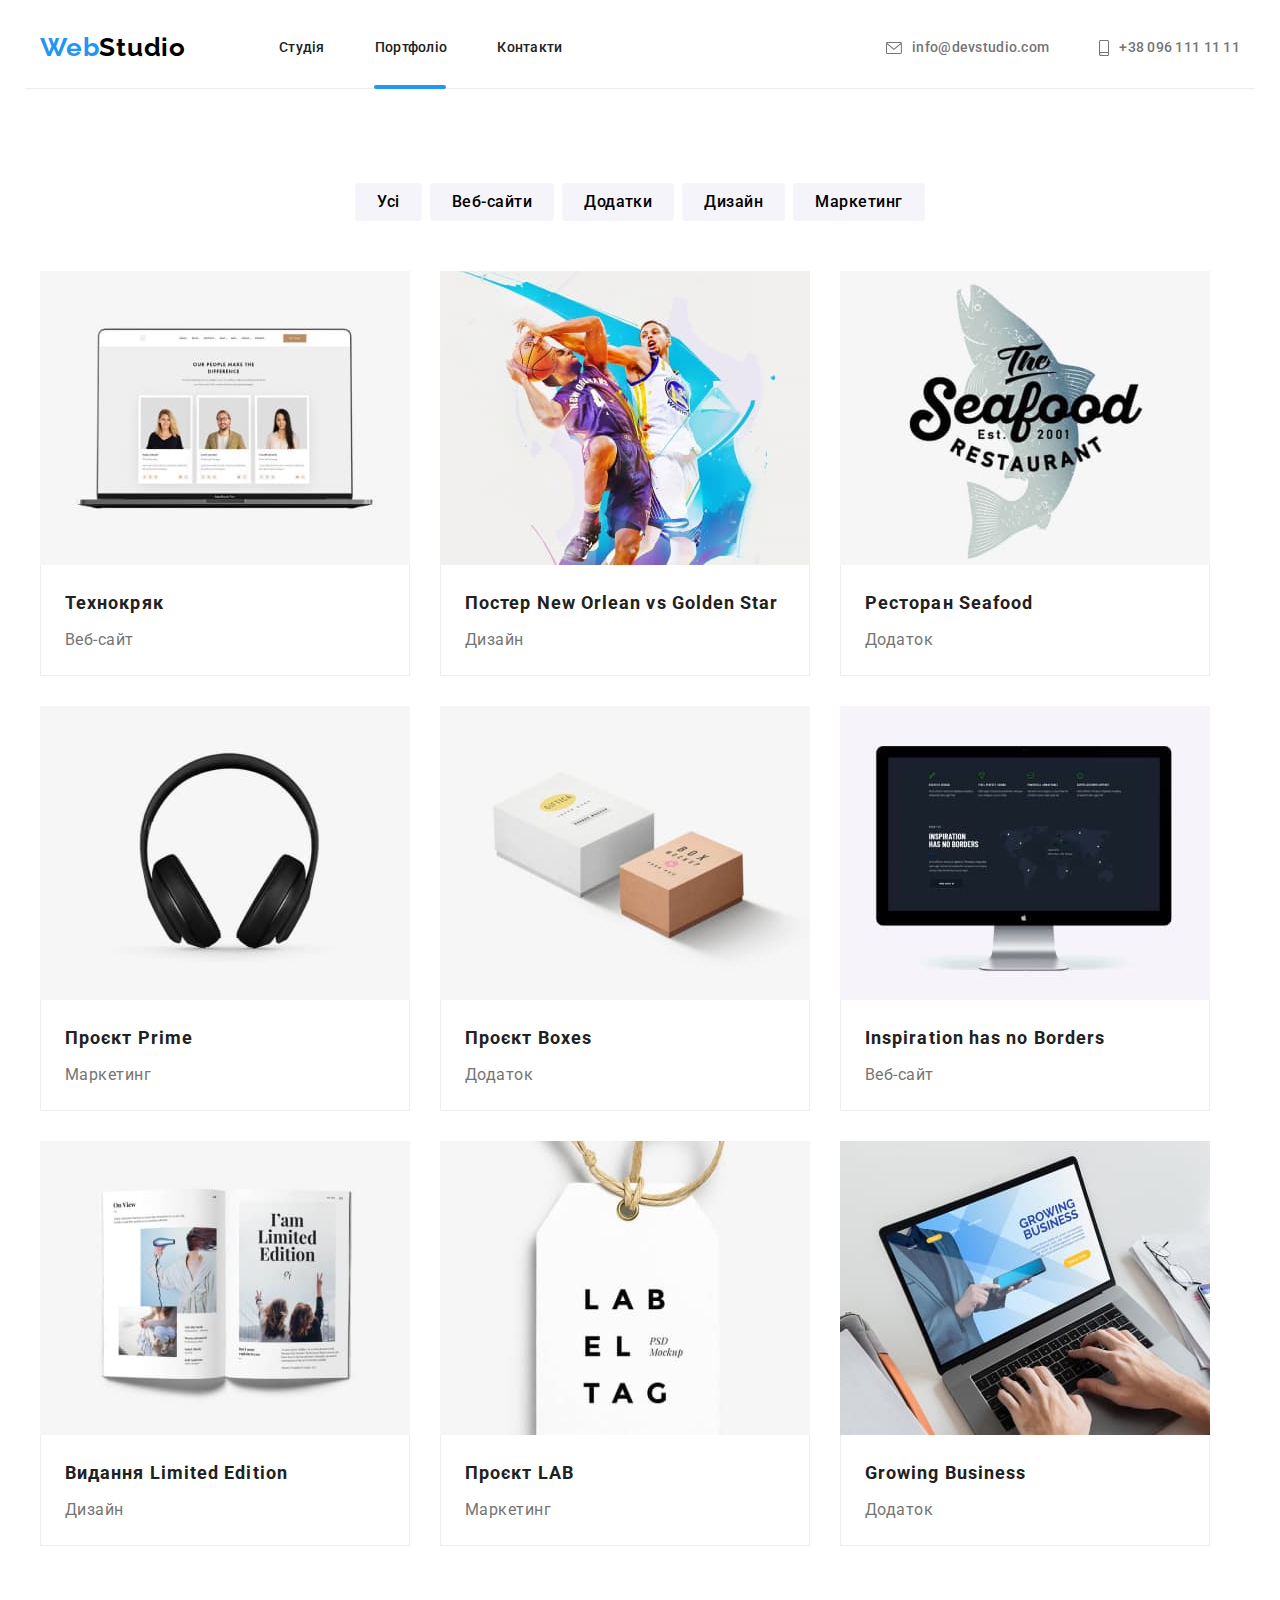
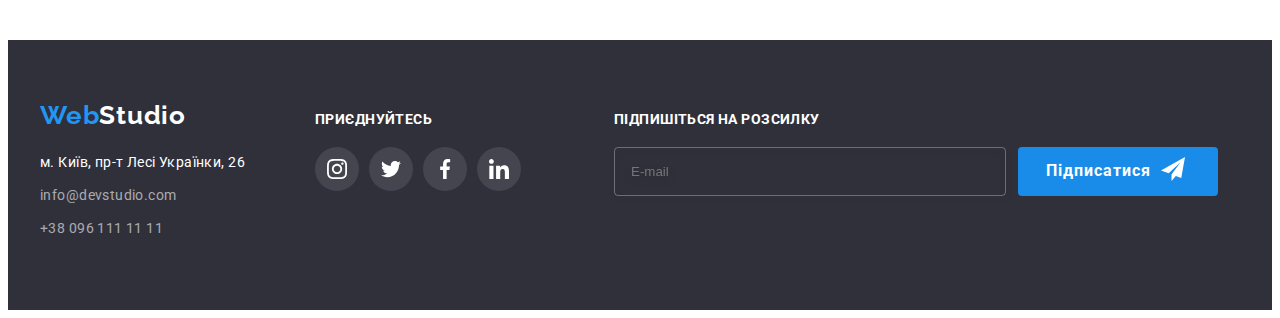
==== commit c9edaa61: "try 1" ====
--- a/portfolio.html
+++ b/portfolio.html
@@ -21,44 +21,44 @@
 </head>
 
 <body>
-    <header class="header container">
-
-        <div class="header-container heder__containers">
-            <nav class="navigation">
-                <a class="logo navigation__logo link" href="./index.html">Web<span class="logo-accent">Studio</span></a>
-                <ul class="header-nav__list list">
-                    <li class="header-nav__item">
-                        <a class="header-nav__link link" href="./index.html">Студія</a>
-                    </li>
-                    <li class="header-nav__item">
-                        <a class="header-nav__link current  link" href="./portfolio.html">Портфоліо</a>
-                    </li>
-                    <li class="header-nav__item">
-                        <a class="header-nav__link link" href="">Контакти</a>
-                    </li>
-                </ul>
-            </nav>
-            <ul class="header-contact">
-                <li class="header-contact__item">
-                    <a class="header-contact__mailto link header-contact__mailto-icon" href="mailto:info@devstudio.com">
-                        <svg class="header-contact__mailto-icon" width="16" height="12">
-
-                            <use href="./images/icons.svg#icon-envelope"></use>
-                        </svg>
-                        info@devstudio.com
-                    </a>
+<header class="header container">
+
+    <div class="header-container header-containers">
+        <nav class="navigation">
+            <a class="logo navigation__logo link" href="./index.html">Web<span class="logo-accent">Studio</span></a>
+            <ul class="navigation__list list">
+                <li class="navigation__item">
+                    <a class="navigation__link  link" href="./index.html">Студія</a>
                 </li>
-                <li class="header-contact__item">
-                    <a class="header-contact__tel link header-contact__tel-icon" href="tel:+380961111111">
-                        <svg class="header-tel-icon" width="10" height="16">
-                            <use href="./images/icons.svg#icon-smartphone"></use>
-                        </svg>
-                        +38 096 111 11 11
-                    </a>
+                <li class="navigation__item">
+                    <a class="navigation__link current link" href="./portfolio.html">Портфоліо</a>
+                </li>
+                <li class="navigation__item">
+                    <a class="navigation__link link" href="">Контакти</a>
                 </li>
             </ul>
-        </div>
-    </header>
+        </nav>
+        <ul class="connect">
+            <li class="connect__item">
+                <a class="connect__mailto link connect__mailto-icon" href="mailto:info@devstudio.com">
+                    <svg class="connect__mailto-icon" width="16" height="12">
+
+                        <use href="./images/icons.svg#icon-envelope"></use>
+                    </svg>
+                    info@devstudio.com
+                </a>
+            </li>
+            <li class="connect__item">
+                <a class="connect__tel link connect__tel-icon" href="tel:+380961111111">
+                    <svg class="connect__tel-icon" width="10" height="16">
+                        <use href="./images/icons.svg#icon-smartphone"></use>
+                    </svg>
+                    +38 096 111 11 11
+                </a>
+            </li>
+        </ul>
+    </div>
+</header>
     <main>
         <section class="buttons section">
             <div class="container">
--- a/css/main.min.css
+++ b/css/main.min.css
@@ -1 +1 @@
-:root{--main-color: #212121;--accent-color: #2196F3;--fons-color: #FFFFFF;--background-button: #188CE8;--background-grey: #757575;--background-image: #EEEEEE;--background-black: #000000;--background-clip: #F5F4FA;--background-silver: #FFFFFF99;--background-coal: #2F303A;--background-pearl: #ECECEC}p,h1,h2,h3,h4,h5,h6{margin:0}ul,ol{margin:0;padding-left:0;list-style:none}button{display:block;cursor:pointer;text-decoration:none;border:none;border-radius:4px}address{font-style:normal}img{display:block;max-width:100%;height:auto}body{font-family:"Roboto",sans-serif;color:#212121;background-color:var(--fons-color);font-size:14px;letter-spacing:.03em}textarea{resize:none}.visually-hidden{position:absolute;width:1px;height:1px;margin:-1px;border:0;padding:0;white-space:nowrap;-webkit-clip-path:inset(100%);clip-path:inset(100%);clip:rect(0 0 0 0);overflow:hidden}.container{width:1200px;padding-left:15px;padding-right:15px;margin:0 auto}.section{padding-top:94px;padding-bottom:94px}.list{list-style:none;padding-left:0;margin:0}.link{text-decoration:none;color:inherit}.list{list-style:none}.link{text-decoration:none}.hero-button{display:block;margin:0 auto;padding-top:10px;padding-bottom:10px;padding-right:32px;padding-left:32px;min-width:216px;border-radius:4px;border:none;font-family:inherit;font-weight:700;font-size:16px;line-height:1.8;letter-spacing:.06em;color:var(--fons-color);background-color:var(--background-button);cursor:pointer}.footer-containers{display:flex;align-items:baseline}.footer-container{margin-left:70px}.footer-container-titl{font-weight:700;font-size:14px;line-height:16px;letter-spacing:.03em;margin-bottom:20px;text-transform:uppercase;color:var(--fons-color)}.footer-container-list{display:flex;justify-content:center;gap:10px}.footer-container-link{width:44px;height:44px;border-radius:50%;display:flex;align-items:center;justify-content:center;color:var(--fons-color);background:rgba(255,255,255,.1);transition:background-color 250ms cubic-bezier(0.4, 0, 0.2, 1)}.footer-container-link:hover,.footer-container-link:focus{background-color:var(--accent-color)}.footer-container-icon{fill:currentColor}.footer-container-post{margin-left:93px}.footer-form-block{display:flex;gap:21px}.footer-label-titl{display:block;margin-bottom:20px;font-weight:700;font-size:14px;letter-spacing:.03em;text-transform:uppercase;color:var(--fons-color)}.footer-form-input{padding-top:15px;padding-right:16px;padding-bottom:15px;padding-left:16px;background-color:inherit;width:358px;outline:rgba(0,0,0,0);border:1px solid rgba(255,255,255,.3);filter:drop-shadow(0px 4px 4px rgba(0, 0, 0, 0.15));border-radius:4px}.footer-form-input:focus{color:var(--fons-color)}.footer-form-post{display:flex;gap:12px}.post-btn{display:flex;gap:10px;margin:0 auto;padding-top:10px;padding-bottom:10px;padding-left:28px;min-width:200px;border-radius:4px;border:none;font-family:inherit;font-weight:700;font-size:16px;line-height:1.8;letter-spacing:.06em;color:var(--fons-color);background-color:var(--background-button);cursor:pointer}.button-list{display:flex;justify-content:center;margin-bottom:50px;gap:8px}.button-link{font-family:"Roboto",sans-serif;font-weight:500;font-size:16px;line-height:1.62;text-align:center;letter-spacing:.03em;background-color:var(--background-clip);color:var(--background-black);cursor:pointer;border:none;border-radius:4px;padding:6px 22px;transition:color 250ms cubic-bezier(0.4, 0, 0.2, 1),background-color 250ms cubic-bezier(0.4, 0, 0.2, 1)}.button-link:hover,.button-link:focus{box-shadow:0 2px 5px rgba(0,0,0,.2),0 4px 6px rgba(0,0,0,.2);color:var(--background-clip);background-color:var(--background-button)}.backdrop{position:fixed;top:0;width:100%;height:100%;background-color:rgba(0,0,0,.2);transition:opacity 250ms cubic-bezier(0.4, 0, 0.2, 1),visibility 250ms cubic-bezier(0.4, 0, 0.2, 1)}.modal{padding:40px;width:528px;height:581px;background-color:var(--fons-color);position:absolute;top:50%;left:50%;transform:translate(-50%, -50%) scale(1);transition:transform 250ms cubic-bezier(0.4, 0, 0.2, 1)}.modal-titl{font-weight:700;font-size:20px;line-height:1,15;text-align:center;letter-spacing:.03em;margin-bottom:12px;color:#212121}.modal-text{display:flex;flex-direction:column;gap:4px;margin-bottom:10px}.modal-text-comment{display:flex;flex-direction:column;gap:4px;margin-bottom:0}.modal-input{width:100%;padding:10px;padding-left:42px;border:1px solid rgba(33,33,33,.2);border-radius:4px;outline:rgba(0,0,0,0)}.modal-input:focus,.modal-comment:focus{border:1px solid var(--accent-color);transition:fill 250ms linear}.modal-input:hover,.modal-comment:hover{border:1px solid var(--accent-color);transition:border-color 250ms cubic-bezier(0.4, 0, 0.2, 1)}.modal-input:focus+.modal-icon{fill:var(--accent-color)}.modal-input:hover+.modal-icon{fill:var(--accent-color);transition:color 250ms cubic-bezier(0.4, 0, 0.2, 1)}.modal-wrap{position:relative}.modal-icon{position:absolute;top:50%;transform:translateY(-50%);left:12px;transition:fill 250ms cubic-bezier(0.4, 0, 0.2, 1)}.modal-label{font-weight:400;font-size:12px;line-height:14px;letter-spacing:.01em;color:#757575}.modal-comment{width:100%;height:120px;border:1px solid rgba(33,33,33,.2);border-radius:4px;padding:12px 16px;outline:rgba(0,0,0,0)}.checkbox-container{margin-top:20px;display:flex;align-items:center;justify-content:center}.label-check{display:flex;align-items:center;justify-content:center;font-family:"Roboto" sans-serif;font-style:normal;font-weight:400;font-size:14px;line-height:1.7;letter-spacing:.03em;gap:5px;color:#757575}.input-check:checked+.label-check span{background-color:var(--accent-color);border-color:rgba(0,0,0,0);fill:var(--fons-color)}.input-check:focus+.input-check:checked+.label-check span{border-color:var(--accent-color)}.police-text{font-size:14px;line-height:1.71;letter-spacing:.03em;color:var(--accent-color)}.btn-comment{padding-bottom:10px;padding-top:10px;padding-left:52px;padding-right:52px;margin:0 auto;margin-top:30px;font-style:normal;font-weight:700;font-size:16px;line-height:30px;align-items:center;text-align:center;letter-spacing:.06em;color:var(--fons-color);background:var(--background-button);box-shadow:0px 1px 3px rgba(0,0,0,.12),0px 1px 1px rgba(0,0,0,.14),0px 2px 1px rgba(0,0,0,.2);border-radius:4px;cursor:pointer;transition:color 250ms cubic-bezier(0.4, 0, 0.2, 1)}.modal-close:hover,.modal-close:focus{fill:var(--accent-color);transition:fill 250ms cubic-bezier(0.4, 0, 0.2, 1)}.backdrop.is-hidden.modal{transform:translate(-50%, -50%) scale(0)}.btn{width:30px;height:30px;border:1px solid rgba(0,0,0,.1);border-radius:50%;background-color:var(--fons-color);position:absolute;top:10px;right:10px;display:flex;align-items:center;justify-content:center}.is-hidden{opacity:0;visibility:hidden;pointer-events:none}.header-containers{display:flex}.header{border-bottom:1px solid #ececec}.header-container{display:flex;align-items:center}.heder.container{display:flex;align-items:center}.navigation{display:flex}.navigation__list{display:flex}.navigation__item{margin-right:50px}.navigation__item:last-child{margin-right:0}.logo,.logo :focus{padding-top:24px;padding-bottom:25px;margin-right:93px;display:block;font-family:Raleway,sans-serif;font-weight:700;font-size:26px;line-height:1.19;letter-spacing:.03em;color:var(--accent-color)}.logo-accent{color:#000}.navigation__link{display:block;padding-top:32px;padding-bottom:32px;position:relative;font-weight:500;font-size:14px;line-height:1.14;letter-spacing:.02em;color:#212121;transition:color 250ms cubic-bezier(0.4, 0, 0.2, 1)}.navigation__link:hover,.navigation__link:focus{color:var(--accent-color)}.current::after{content:"";position:absolute;bottom:0;left:0;display:block;width:100%;height:4px;background:var(--accent-color);border-radius:2px;margin:-1px}.navigation__link.--current{color:var(--accent-color)}.connect{display:flex;margin-left:auto}.connect__item{margin-right:50px}.connect__item:last-child{margin-right:0px}.connect__mailto-icon,.connect__tel-icon{fill:currentColor}.connect__mailto,.connect__tel{display:flex;align-items:center;gap:10px;padding-top:32px;padding-bottom:32px;transition:color 250ms cubic-bezier(0.4, 0, 0.2, 1);font-weight:500;font-size:14px;line-height:1.14;letter-spacing:.02em;color:#757575}.connect__mailto:hover,.connect__tel:hover,.connect__mailto:focus,.connect__tel:focus{color:var(--accent-color)}.hero{padding-top:200px;padding-bottom:200px;text-align:center;max-width:1600px;height:600px;background:#2f303a;background-image:linear-gradient(rgba(47, 48, 58, 0.4), rgba(47, 48, 58, 0.4)),url(../images/hero.img/hero.img.jpg);background-repeat:no-repeat;background-position:center;background-size:cover;margin:0 auto}.hero__titl{max-width:696px;margin:0 auto;margin-bottom:30px;font-weight:900;font-size:44px;line-height:1.36;letter-spacing:.06em;text-transform:uppercase;color:var(--fons-color)}.benefits{padding:94px 0}.aside-container{display:flex;flex-wrap:wrap;align-content:center;justify-content:center;margin-bottom:30px;width:270px;height:120px;background-repeat:no-repeat;background-position:center;background:#f5f4fa;border-radius:4px}.benefits__list{display:flex;gap:30px}.aside-caption{text-transform:uppercase;margin-bottom:10px;font-weight:700;font-size:14px;line-height:1.14;letter-spacing:.03em;color:#212121}.aside-tex{line-height:1.7;color:#757575}.work{padding-top:0}.work-titl{text-align:center;margin-bottom:50px;font-weight:700;font-size:36px;line-height:1.16;letter-spacing:.03em;color:#212121}.work-list{display:flex;gap:30px}.work-block{position:relative}.work-text{position:absolute;width:100%;height:70px;font-weight:700;bottom:0;letter-spacing:.03em;text-transform:uppercase;display:flex;align-items:center;justify-content:center;color:var(--fons-color);background-color:rgba(47,48,58,.8)}.team{background-color:#f5f4fa;padding:94px 0}.team-titl{text-align:center;padding-bottom:50px;font-weight:700;font-size:36px;line-height:1.16;letter-spacing:.03em;color:#212121}.team-list{display:flex;gap:30px}.team-link{background:#fff;box-shadow:0px 1px 3px rgba(0,0,0,.12),0px 1px 1px rgba(0,0,0,.14),0px 2px 1px rgba(0,0,0,.2);border-radius:0px 0px 4px 4px}.team-section{padding-top:30px;padding-bottom:30px;box-shadow:0px 1px 3px rgba(0,0,0,.12),0px 1px 1px rgba(0,0,0,.14),0px 2px 1px rgba(0,0,0,.2);border-radius:0px 0px 4px 4px}.team-caption{text-align:center;font-weight:500;font-size:16px;line-height:1.18;letter-spacing:.03em;color:#212121}.team-text{margin-top:10px;text-align:center;transition:color 250ms linear;font-size:16px;line-height:1.18;letter-spacing:.03em;color:#757575}.team-icon-list{display:flex;justify-content:center;margin-top:16px;gap:10px}.team-icon-link{width:44px;height:44px;border-radius:50%;transition:color 250ms cubic-bezier(0.4, 0, 0.2, 1),background-color 250ms cubic-bezier(0.4, 0, 0.2, 1);display:flex;align-items:center;justify-content:center;color:#afb1b8}.team-icon-link:hover,.team-icon-link:focus{background-color:var(--accent-color);color:var(--fons-color)}.team-icon-link{fill:currentColor}.team-link-icon:hover{fill:var(--background-clip)}.client-section{padding:94px 0}.client-titl{font-weight:700;font-size:36px;line-height:1.16;text-align:center;margin-bottom:50px;letter-spacing:.03em;color:#212121}.client-list{display:flex;justify-content:center;gap:30px}.client-link{width:170px;height:92px;display:flex;align-items:center;justify-content:center;color:#afb1b8;border:1px solid #afb1b8;border-radius:4px;transition:color 250ms cubic-bezier(0.4, 0, 0.2, 1),border-color 250ms cubic-bezier(0.4, 0, 0.2, 1)}.client-link:hover,.client-link:focus{border-color:var(--accent-color);color:var(--accent-color)}.client-icon{fill:currentColor;transition:fill 250ms linear}.client-icon:hover,.client-icon:focus{fill:var(--accent-color)}.footer{background:#2f303a;padding:60px 0}.header-logo-white{color:var(--fons-color)}.footer-logo,.footer-logo :focus{font-family:Raleway,sans-serif;font-weight:700;font-size:26px;line-height:1.19;letter-spacing:.03em;color:var(--accent-color)}.footer-address{margin-top:20px}.footer-item{margin-bottom:9px}.footer-ltem:last-child{margin-bottom:0}.footer-map{font-family:"Roboto" sans-serif;font-style:normal;font-weight:400;font-size:14px;line-height:1.71;letter-spacing:.03em;color:#fff;transition:color 250ms cubic-bezier(0.4, 0, 0.2, 1)}.button-link:hover,.button-link:focus{box-shadow:0 2px 5px rgba(0,0,0,.2),0 4px 6px rgba(0,0,0,.2);color:var(--background-clip);background-color:var(--background-button)}.footer-mailto,.footer-tel{font-family:"Roboto" sans-serif;font-style:normal;font-weight:400;font-size:14px;line-height:1.71;letter-spacing:.03em;color:rgba(255,255,255,.6);transition:color 250ms cubic-bezier(0.4, 0, 0.2, 1)}.footer-mailto:hover,.footer-tel:hover,.footer-mailto:focus,.footer-tel:focus{color:var(--accent-color)}.foto-list{display:flex;flex-wrap:wrap;gap:30px}.foto-item:hover .foto-open{transform:translateY(0)}.foto-link{display:block;transition:box-shadow 250ms cubic-bezier(0.4, 0, 0.2, 1)}.foto-link:hover,.foto-link:focus{box-shadow:0 2px 5px rgba(0,0,0,.2),0 4px 6px rgba(0,0,0,.2)}.foto-open-block{position:relative;overflow:hidden}.foto-open{height:100%;font-family:"Roboto",sans-serif;font-style:normal;font-weight:400;font-size:18px;line-height:1.55;letter-spacing:.03em;position:absolute;top:0;right:0;padding-top:63px;padding-bottom:63px;padding-left:24px;padding-right:24px;background:rgba(33,150,243,.9);color:var(--fons-color);transform:translateY(100%);transition:transform 250ms cubic-bezier(0.4, 0, 0.2, 1)}.foto-section{padding:20px 24px;border:1px solid #eee;border-top:none}.foto-caption{font-size:18px;line-height:2;letter-spacing:.06em;margin-bottom:4px;color:#212121}.foto-text{font-family:"Roboto" sans-serif;font-style:normal;font-weight:400;font-size:16px;line-height:1.88;letter-spacing:.03em;color:#757575}/*# sourceMappingURL=main.min.css.map */+:root{--main-color: #212121;--accent-color: #2196F3;--fons-color: #FFFFFF;--background-button: #188CE8;--background-grey: #757575;--background-image: #EEEEEE;--background-black: #000000;--background-clip: #F5F4FA;--background-silver: #FFFFFF99;--background-coal: #2F303A;--background-pearl: #ECECEC}p,h1,h2,h3,h4,h5,h6{margin:0}ul,ol{margin:0;padding-left:0;list-style:none}button{display:block;cursor:pointer;text-decoration:none;border:none;border-radius:4px}address{font-style:normal}img{display:block;max-width:100%;height:auto}body{font-family:"Roboto",sans-serif;color:#212121;background-color:var(--fons-color);font-size:14px;letter-spacing:.03em}textarea{resize:none}.visually-hidden{position:absolute;width:1px;height:1px;margin:-1px;border:0;padding:0;white-space:nowrap;-webkit-clip-path:inset(100%);clip-path:inset(100%);clip:rect(0 0 0 0);overflow:hidden}.container{width:1200px;padding-left:15px;padding-right:15px;margin:0 auto}.section{padding-top:94px;padding-bottom:94px}.list{list-style:none;padding-left:0;margin:0}.link{text-decoration:none;color:inherit}.list{list-style:none}.link{text-decoration:none}.hero-button{display:block;margin:0 auto;padding-top:10px;padding-bottom:10px;padding-right:32px;padding-left:32px;min-width:216px;border-radius:4px;border:none;font-family:inherit;font-weight:700;font-size:16px;line-height:1.8;letter-spacing:.06em;color:var(--fons-color);background-color:var(--background-button);cursor:pointer}.footer-containers{display:flex;align-items:baseline}.footer-container{margin-left:70px}.footer-container-titl{font-weight:700;font-size:14px;line-height:16px;letter-spacing:.03em;margin-bottom:20px;text-transform:uppercase;color:var(--fons-color)}.footer-container-list{display:flex;justify-content:center;gap:10px}.footer-container-link{width:44px;height:44px;border-radius:50%;display:flex;align-items:center;justify-content:center;color:var(--fons-color);background:rgba(255,255,255,.1);transition:background-color 250ms cubic-bezier(0.4, 0, 0.2, 1)}.footer-container-link:hover,.footer-container-link:focus{background-color:var(--accent-color)}.footer-container-icon{fill:currentColor}.footer-container-post{margin-left:93px}.footer-form-block{display:flex;gap:21px}.footer-label-titl{display:block;margin-bottom:20px;font-weight:700;font-size:14px;letter-spacing:.03em;text-transform:uppercase;color:var(--fons-color)}.footer-form-input{padding-top:15px;padding-right:16px;padding-bottom:15px;padding-left:16px;background-color:inherit;width:358px;outline:rgba(0,0,0,0);border:1px solid rgba(255,255,255,.3);filter:drop-shadow(0px 4px 4px rgba(0, 0, 0, 0.15));border-radius:4px}.footer-form-input:focus{color:var(--fons-color)}.footer-form-post{display:flex;gap:12px}.post-btn{display:flex;gap:10px;margin:0 auto;padding-top:10px;padding-bottom:10px;padding-left:28px;min-width:200px;border-radius:4px;border:none;font-family:inherit;font-weight:700;font-size:16px;line-height:1.8;letter-spacing:.06em;color:var(--fons-color);background-color:var(--background-button);cursor:pointer}.button-list{display:flex;justify-content:center;margin-bottom:50px;gap:8px}.button-link{font-family:"Roboto",sans-serif;font-weight:500;font-size:16px;line-height:1.62;text-align:center;letter-spacing:.03em;background-color:var(--background-clip);color:var(--background-black);cursor:pointer;border:none;border-radius:4px;padding:6px 22px;transition:color 250ms cubic-bezier(0.4, 0, 0.2, 1),background-color 250ms cubic-bezier(0.4, 0, 0.2, 1)}.button-link:hover,.button-link:focus{box-shadow:0 2px 5px rgba(0,0,0,.2),0 4px 6px rgba(0,0,0,.2);color:var(--background-clip);background-color:var(--background-button)}.backdrop{position:fixed;top:0;width:100%;height:100%;background-color:rgba(0,0,0,.2);transition:opacity 250ms cubic-bezier(0.4, 0, 0.2, 1),visibility 250ms cubic-bezier(0.4, 0, 0.2, 1)}.modal{padding:40px;width:528px;height:581px;background-color:var(--fons-color);position:absolute;top:50%;left:50%;transform:translate(-50%, -50%) scale(1);transition:transform 250ms cubic-bezier(0.4, 0, 0.2, 1)}.modal-titl{font-weight:700;font-size:20px;line-height:1,15;text-align:center;letter-spacing:.03em;margin-bottom:12px;color:#212121}.modal-text{display:flex;flex-direction:column;gap:4px;margin-bottom:10px}.modal-text-comment{display:flex;flex-direction:column;gap:4px;margin-bottom:0}.modal-input{width:100%;padding:10px;padding-left:42px;border:1px solid rgba(33,33,33,.2);border-radius:4px;outline:rgba(0,0,0,0)}.modal-input:focus,.modal-comment:focus{border:1px solid var(--accent-color);transition:fill 250ms linear}.modal-input:hover,.modal-comment:hover{border:1px solid var(--accent-color);transition:border-color 250ms cubic-bezier(0.4, 0, 0.2, 1)}.modal-input:focus+.modal-icon{fill:var(--accent-color)}.modal-input:hover+.modal-icon{fill:var(--accent-color);transition:color 250ms cubic-bezier(0.4, 0, 0.2, 1)}.modal-wrap{position:relative}.modal-icon{position:absolute;top:50%;transform:translateY(-50%);left:12px;transition:fill 250ms cubic-bezier(0.4, 0, 0.2, 1)}.modal-label{font-weight:400;font-size:12px;line-height:14px;letter-spacing:.01em;color:#757575}.modal-comment{width:100%;height:120px;border:1px solid rgba(33,33,33,.2);border-radius:4px;padding:12px 16px;outline:rgba(0,0,0,0)}.checkbox-container{margin-top:20px;display:flex;align-items:center;justify-content:center}.label-check{display:flex;align-items:center;justify-content:center;font-family:"Roboto" sans-serif;font-style:normal;font-weight:400;font-size:14px;line-height:1.7;letter-spacing:.03em;gap:5px;color:#757575}.label-check span{display:flex;align-items:center;justify-content:center;width:16px;height:15px;border:2px solid #212121;border-radius:2px;fill:rgba(0,0,0,0)}.input-check:checked+.label-check span{background-color:var(--accent-color);border-color:rgba(0,0,0,0);fill:var(--fons-color)}.input-check:focus+.label-check span{border-color:var(--accent-color)}.police-text{font-size:14px;line-height:1.71;letter-spacing:.03em;color:var(--accent-color)}.btn-comment{padding-bottom:10px;padding-top:10px;padding-left:52px;padding-right:52px;margin:0 auto;margin-top:30px;font-style:normal;font-weight:700;font-size:16px;line-height:30px;align-items:center;text-align:center;letter-spacing:.06em;color:var(--fons-color);background:var(--background-button);box-shadow:0px 1px 3px rgba(0,0,0,.12),0px 1px 1px rgba(0,0,0,.14),0px 2px 1px rgba(0,0,0,.2);border-radius:4px;cursor:pointer;transition:color 250ms cubic-bezier(0.4, 0, 0.2, 1)}.modal-close:hover,.modal-close:focus{fill:var(--accent-color);transition:fill 250ms cubic-bezier(0.4, 0, 0.2, 1)}.backdrop.is-hidden.modal{transform:translate(-50%, -50%) scale(0)}.btn{width:30px;height:30px;border:1px solid rgba(0,0,0,.1);border-radius:50%;background-color:var(--fons-color);position:absolute;top:10px;right:10px;display:flex;align-items:center;justify-content:center}.is-hidden{opacity:0;visibility:hidden;pointer-events:none}.header-containers{display:flex}.header{border-bottom:1px solid #ececec}.header-container{display:flex;align-items:center}.heder.container{display:flex;align-items:center}.navigation{display:flex}.navigation__list{display:flex}.navigation__item{margin-right:50px}.navigation__item:last-child{margin-right:0}.logo,.logo :focus{padding-top:24px;padding-bottom:25px;margin-right:93px;display:block;font-family:Raleway,sans-serif;font-weight:700;font-size:26px;line-height:1.19;letter-spacing:.03em;color:var(--accent-color)}.logo-accent{color:#000}.navigation__link{display:block;padding-top:32px;padding-bottom:32px;position:relative;font-weight:500;font-size:14px;line-height:1.14;letter-spacing:.02em;color:#212121;transition:color 250ms cubic-bezier(0.4, 0, 0.2, 1)}.navigation__link:hover,.navigation__link:focus{color:var(--accent-color)}.current::after{content:"";position:absolute;bottom:0;left:0;display:block;width:100%;height:4px;background:var(--accent-color);border-radius:2px;margin:-1px}.navigation__link.--current{color:var(--accent-color)}.connect{display:flex;margin-left:auto}.connect__item{margin-right:50px}.connect__item:last-child{margin-right:0px}.connect__mailto-icon,.connect__tel-icon{fill:currentColor}.connect__mailto,.connect__tel{display:flex;align-items:center;gap:10px;padding-top:32px;padding-bottom:32px;transition:color 250ms cubic-bezier(0.4, 0, 0.2, 1);font-weight:500;font-size:14px;line-height:1.14;letter-spacing:.02em;color:#757575}.connect__mailto:hover,.connect__tel:hover,.connect__mailto:focus,.connect__tel:focus{color:var(--accent-color)}.hero{padding-top:200px;padding-bottom:200px;text-align:center;max-width:1600px;height:600px;background:#2f303a;background-image:linear-gradient(rgba(47, 48, 58, 0.4), rgba(47, 48, 58, 0.4)),url(../images/hero.img/hero.img.jpg);background-repeat:no-repeat;background-position:center;background-size:cover;margin:0 auto}.hero__titl{max-width:696px;margin:0 auto;margin-bottom:30px;font-weight:900;font-size:44px;line-height:1.36;letter-spacing:.06em;text-transform:uppercase;color:var(--fons-color)}.benefits{padding:94px 0}.aside-container{display:flex;flex-wrap:wrap;align-content:center;justify-content:center;margin-bottom:30px;width:270px;height:120px;background-repeat:no-repeat;background-position:center;background:#f5f4fa;border-radius:4px}.benefits__list{display:flex;gap:30px}.benefits__caption{text-transform:uppercase;margin-bottom:10px;font-weight:700;font-size:14px;line-height:1.14;letter-spacing:.03em;color:#212121}.benefits__tex{line-height:1.7;color:#757575}.work{padding-top:0}.work__titl{text-align:center;margin-bottom:50px;font-weight:700;font-size:36px;line-height:1.16;letter-spacing:.03em;color:#212121}.work__list{display:flex;gap:30px}.work__block{position:relative}.work__text{position:absolute;width:100%;height:70px;font-weight:700;bottom:0;letter-spacing:.03em;text-transform:uppercase;display:flex;align-items:center;justify-content:center;color:var(--fons-color);background-color:rgba(47,48,58,.8)}.team{background-color:#f5f4fa;padding:94px 0}.team-titl{text-align:center;padding-bottom:50px;font-weight:700;font-size:36px;line-height:1.16;letter-spacing:.03em;color:#212121}.team-list{display:flex;gap:30px}.team-link{background:#fff;box-shadow:0px 1px 3px rgba(0,0,0,.12),0px 1px 1px rgba(0,0,0,.14),0px 2px 1px rgba(0,0,0,.2);border-radius:0px 0px 4px 4px}.team-section{padding-top:30px;padding-bottom:30px;box-shadow:0px 1px 3px rgba(0,0,0,.12),0px 1px 1px rgba(0,0,0,.14),0px 2px 1px rgba(0,0,0,.2);border-radius:0px 0px 4px 4px}.team-caption{text-align:center;font-weight:500;font-size:16px;line-height:1.18;letter-spacing:.03em;color:#212121}.team-text{margin-top:10px;text-align:center;transition:color 250ms linear;font-size:16px;line-height:1.18;letter-spacing:.03em;color:#757575}.team-icon-list{display:flex;justify-content:center;margin-top:16px;gap:10px}.team-icon-link{width:44px;height:44px;border-radius:50%;transition:color 250ms cubic-bezier(0.4, 0, 0.2, 1),background-color 250ms cubic-bezier(0.4, 0, 0.2, 1);display:flex;align-items:center;justify-content:center;color:#afb1b8}.team-icon-link:hover,.team-icon-link:focus{background-color:var(--accent-color);color:var(--fons-color)}.team-icon-link{fill:currentColor}.team-link-icon:hover{fill:var(--background-clip)}.client-section{padding:94px 0}.client-titl{font-weight:700;font-size:36px;line-height:1.16;text-align:center;margin-bottom:50px;letter-spacing:.03em;color:#212121}.client-list{display:flex;justify-content:center;gap:30px}.client-link{width:170px;height:92px;display:flex;align-items:center;justify-content:center;color:#afb1b8;border:1px solid #afb1b8;border-radius:4px;transition:color 250ms cubic-bezier(0.4, 0, 0.2, 1),border-color 250ms cubic-bezier(0.4, 0, 0.2, 1)}.client-link:hover,.client-link:focus{border-color:var(--accent-color);color:var(--accent-color)}.client-icon{fill:currentColor;transition:fill 250ms linear}.client-icon:hover,.client-icon:focus{fill:var(--accent-color)}.footer{background:#2f303a;padding:60px 0}.header-logo-white{color:var(--fons-color)}.footer-logo,.footer-logo :focus{font-family:Raleway,sans-serif;font-weight:700;font-size:26px;line-height:1.19;letter-spacing:.03em;color:var(--accent-color)}.footer-address{margin-top:20px}.footer-item{margin-bottom:9px}.footer-ltem:last-child{margin-bottom:0}.footer-map{font-family:"Roboto" sans-serif;font-style:normal;font-weight:400;font-size:14px;line-height:1.71;letter-spacing:.03em;color:#fff;transition:color 250ms cubic-bezier(0.4, 0, 0.2, 1)}.button-link:hover,.button-link:focus{box-shadow:0 2px 5px rgba(0,0,0,.2),0 4px 6px rgba(0,0,0,.2);color:var(--background-clip);background-color:var(--background-button)}.footer-mailto,.footer-tel{font-family:"Roboto" sans-serif;font-style:normal;font-weight:400;font-size:14px;line-height:1.71;letter-spacing:.03em;color:rgba(255,255,255,.6);transition:color 250ms cubic-bezier(0.4, 0, 0.2, 1)}.footer-mailto:hover,.footer-tel:hover,.footer-mailto:focus,.footer-tel:focus{color:var(--accent-color)}.foto-list{display:flex;flex-wrap:wrap;gap:30px}.foto-item:hover .foto-open{transform:translateY(0)}.foto-link{display:block;transition:box-shadow 250ms cubic-bezier(0.4, 0, 0.2, 1)}.foto-link:hover,.foto-link:focus{box-shadow:0 2px 5px rgba(0,0,0,.2),0 4px 6px rgba(0,0,0,.2)}.foto-open-block{position:relative;overflow:hidden}.foto-open{height:100%;font-family:"Roboto",sans-serif;font-style:normal;font-weight:400;font-size:18px;line-height:1.55;letter-spacing:.03em;position:absolute;top:0;right:0;padding-top:63px;padding-bottom:63px;padding-left:24px;padding-right:24px;background:rgba(33,150,243,.9);color:var(--fons-color);transform:translateY(100%);transition:transform 250ms cubic-bezier(0.4, 0, 0.2, 1)}.foto-section{padding:20px 24px;border:1px solid #eee;border-top:none}.foto-caption{font-size:18px;line-height:2;letter-spacing:.06em;margin-bottom:4px;color:#212121}.foto-text{font-family:"Roboto" sans-serif;font-style:normal;font-weight:400;font-size:16px;line-height:1.88;letter-spacing:.03em;color:#757575}/*# sourceMappingURL=main.min.css.map */